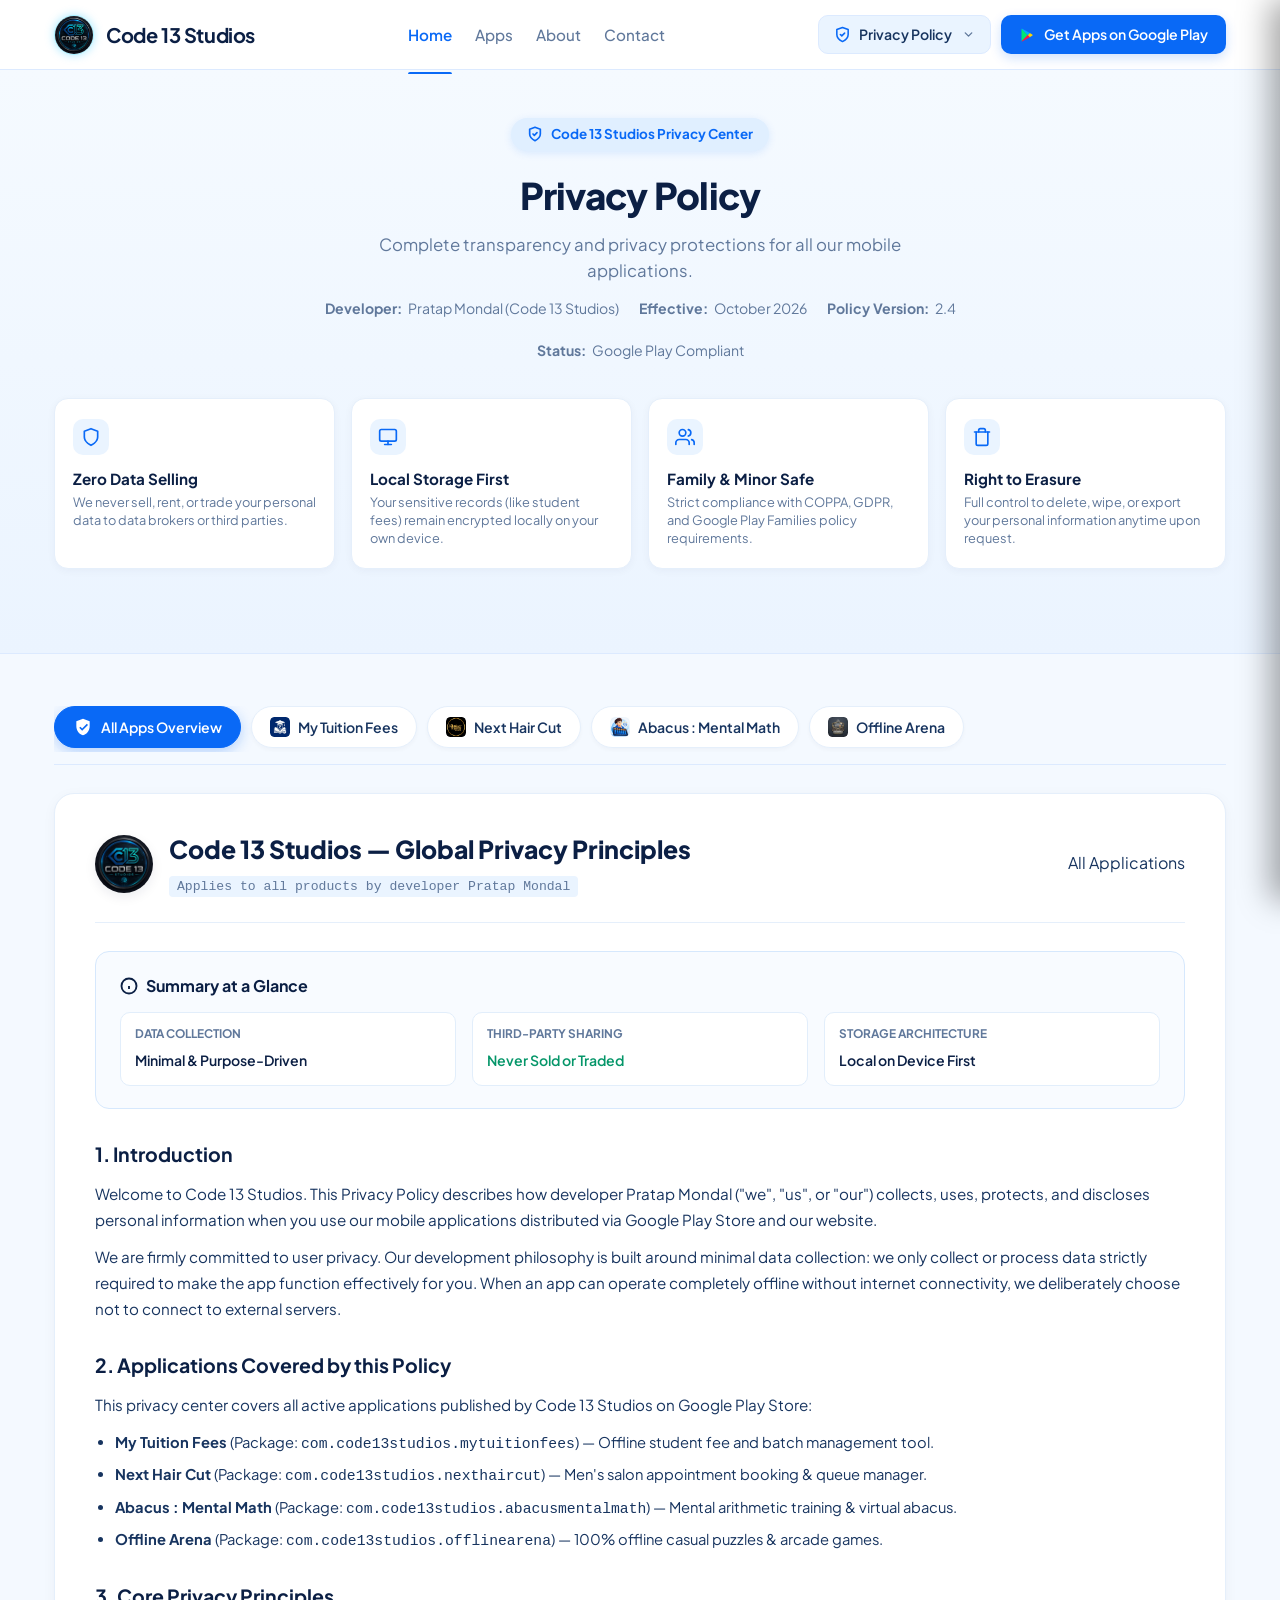
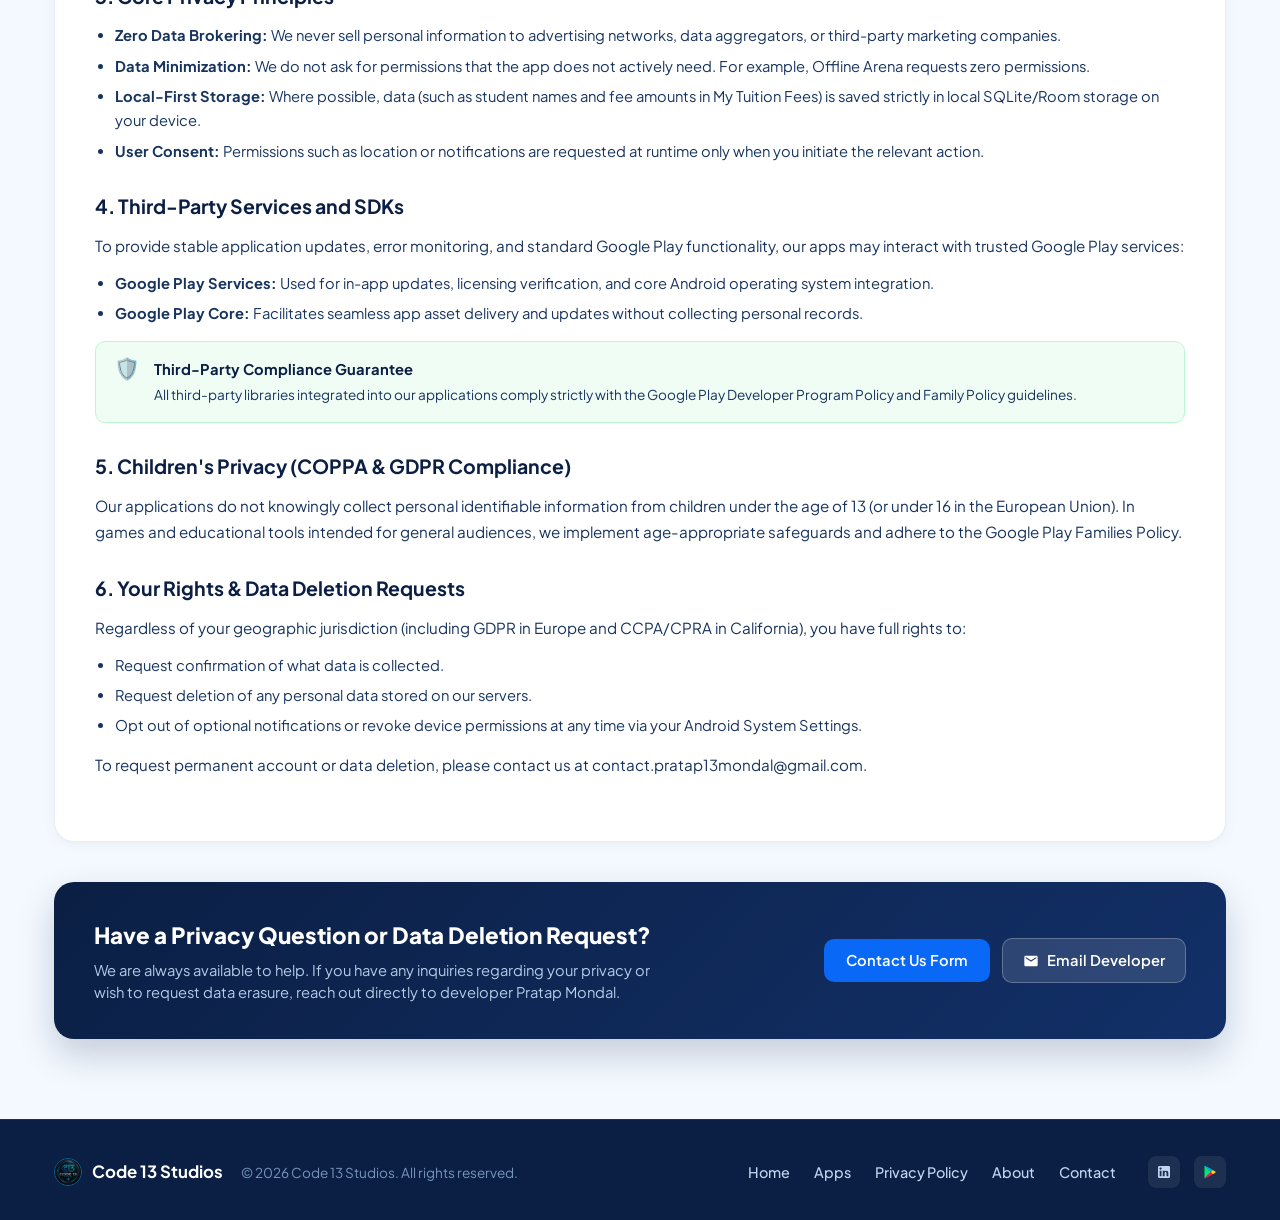
==== privacy-policy/index.html @ d7ed080d "feat: add portfolio website assets, pages, styles, and scripts" ====
<!DOCTYPE html>
<html lang="en">
<head>
  <meta charset="UTF-8">
  <meta name="viewport" content="width=device-width, initial-scale=1.0">
  <title>Privacy Policy — Code 13 Studios</title>
  <meta name="description" content="Official Privacy Policy for Code 13 Studios and all mobile applications including My Tuition Fees, Next Hair Cut, Abacus : Mental Math, and Offline Arena.">
  <link rel="icon" type="image/png" href="../assets/logo/c13-logo.png">
  <link rel="stylesheet" href="../css/style.css">
</head>
<body>

  <!-- ========================================================================
       Global Header
       ======================================================================== -->
  <header class="site-header">
    <div class="container header-inner">
      <!-- Brand Logo -->
      <a href="../index.html" class="brand-logo" aria-label="Code 13 Studios Home">
        <img src="../assets/logo/c13-logo.png" alt="Code 13 Studios Icon" class="brand-icon" width="40" height="40">
        <span class="brand-name">Code 13 Studios</span>
      </a>

      <!-- Desktop Navigation -->
      <nav class="desktop-nav" aria-label="Main Navigation">
        <a href="../index.html" class="nav-link">Home</a>
        <a href="../section/apps.html" class="nav-link">Apps</a>
        <a href="../section/about.html" class="nav-link">About</a>
        <a href="../section/contact.html" class="nav-link">Contact</a>
      </nav>

      <!-- Desktop Header Actions -->
      <div class="header-action">
        <!-- Privacy Policy Dropdown Button -->
        <div class="header-privacy-dropdown-wrap">
          <a href="index.html" class="btn-privacy-header active" aria-label="Privacy Policy for All Apps" id="header-privacy-btn">
            <svg class="privacy-shield-icon" viewBox="0 0 24 24" fill="none" stroke="currentColor" stroke-width="2.2" stroke-linecap="round" stroke-linejoin="round" aria-hidden="true">
              <path d="M12 22s8-4 8-10V5l-8-3-8 3v7c0 6 8 10 8 10z"/>
              <path d="m9 12 2 2 4-4"/>
            </svg>
            <span>Privacy Policy</span>
            <svg class="dropdown-arrow-icon" viewBox="0 0 24 24" fill="none" stroke="currentColor" stroke-width="2.5" stroke-linecap="round" stroke-linejoin="round" aria-hidden="true">
              <path d="m6 9 6 6 6-6"/>
            </svg>
          </a>
          <div class="header-privacy-menu" role="menu" aria-label="Privacy Policies for All Apps">
            <div class="privacy-menu-header">
              <span class="privacy-menu-badge">Privacy Center</span>
              <span class="privacy-menu-title">Select App Policy</span>
            </div>
            <a href="index.html#all-apps" class="privacy-menu-item" role="menuitem">
              <span class="menu-item-icon-wrap shield-icon-wrap">
                <svg viewBox="0 0 24 24" fill="currentColor"><path d="M12 2L4 5v6.09c0 5.05 3.41 9.76 8 10.91 4.59-1.15 8-5.86 8-10.91V5l-8-3zm-1 14.5l-3.5-3.5 1.41-1.41L11 13.67l5.59-5.59 1.41 1.41-7 7z"/></svg>
              </span>
              <div class="menu-item-text">
                <strong>All Apps Overview</strong>
                <small>General principles & developer standards</small>
              </div>
            </a>
            <a href="my-tuition-fees.html" class="privacy-menu-item" role="menuitem">
              <img src="../assets/apps/my-tuition-fees.svg" alt="My Tuition Fees" class="menu-item-app-icon" width="32" height="32">
              <div class="menu-item-text">
                <strong>My Tuition Fees</strong>
                <small>Student records & offline storage</small>
              </div>
            </a>
            <a href="next-hair-cut.html" class="privacy-menu-item" role="menuitem">
              <img src="../assets/apps/next-hair-cut.svg" alt="Next Hair Cut" class="menu-item-app-icon" width="32" height="32">
              <div class="menu-item-text">
                <strong>Next Hair Cut</strong>
                <small>Salon booking & location permissions</small>
              </div>
            </a>
            <a href="abacus-mental-math.html" class="privacy-menu-item" role="menuitem">
              <img src="../assets/apps/abacus-math.svg" alt="Abacus : Mental Math" class="menu-item-app-icon" width="32" height="32">
              <div class="menu-item-text">
                <strong>Abacus : Mental Math</strong>
                <small>Mental arithmetic & speed drills</small>
              </div>
            </a>
            <a href="offline-arena.html" class="privacy-menu-item" role="menuitem">
              <img src="../assets/apps/offline-arena.svg" alt="Offline Arena" class="menu-item-app-icon" width="32" height="32">
              <div class="menu-item-text">
                <strong>Offline Arena</strong>
                <small>100% offline — zero data collection</small>
              </div>
            </a>
            <div class="privacy-menu-footer">
              <a href="index.html" class="privacy-menu-view-all">Open Full Privacy Center →</a>
            </div>
          </div>
        </div>

        <!-- Google Play Store Button -->
        <a href="https://play.google.com/store/apps/developer?id=Pratap+Mondal" target="_blank" rel="noopener noreferrer" class="btn-play-header" aria-label="Get Apps on Google Play">
          <svg class="play-icon-mini" viewBox="0 0 32 32" fill="none" xmlns="http://www.w3.org/2000/svg" aria-hidden="true">
            <path d="M5.3 3.6C5.1 4 5 4.5 5 5.2v21.6c0 .7.1 1.2.3 1.6l.1.1 12.1-12.1v-.3L5.3 3.6z" fill="#00E676"/>
            <path d="M21.5 20.4l-4-4v-.3l4-4 .1.1 4.7 2.7c1.3.8 1.3 2 0 2.8l-4.8 2.7z" fill="#FFD600"/>
            <path d="M17.5 16.1L5.3 28.4c.4.4 1.1.5 2 .1l14.2-8.1-4-4.3z" fill="#FF1744"/>
            <path d="M17.5 15.9l4-4-14.2-8.1c-.9-.5-1.6-.3-2 .1l12.2 12z" fill="#00B0FF"/>
          </svg>
          <span>Get Apps on Google Play</span>
        </a>
      </div>

      <!-- Hamburger Menu Button (Mobile) -->
      <button type="button" class="hamburger-btn" id="hamburger-btn" aria-label="Toggle navigation menu" aria-expanded="false" aria-controls="mobile-drawer">
        <span class="hamburger-line"></span>
        <span class="hamburger-line"></span>
        <span class="hamburger-line"></span>
      </button>
    </div>
  </header>

  <!-- ========================================================================
       Mobile Navigation Drawer
       ======================================================================== -->
  <div class="mobile-drawer-overlay" id="drawer-overlay" aria-hidden="true"></div>
  <aside class="mobile-drawer" id="mobile-drawer" aria-label="Mobile Navigation">
    <div class="drawer-header">
      <div class="drawer-brand">
        <img src="../assets/logo/c13-logo.png" alt="Code 13 Studios" width="30" height="30" style="border-radius: 50%;">
        <span>Code 13 Studios</span>
      </div>
      <button type="button" class="drawer-close-btn" id="drawer-close-btn" aria-label="Close menu">&times;</button>
    </div>

    <!-- Centered Hero in Drawer -->
    <div class="drawer-hero">
      <img src="../assets/logo/c13-logo.png" alt="Code 13 Studios Logo" class="drawer-logo-big" width="72" height="72">
      <h2 class="drawer-title">Code 13 Studios</h2>
      <p class="drawer-tagline">Useful Apps for a Better Everyday</p>

      <div class="drawer-highlights">
        <span class="drawer-highlight-pill">
          <svg viewBox="0 0 24 24"><path d="M12 2L4 5v6.09c0 5.05 3.41 9.76 8 10.91 4.59-1.15 8-5.86 8-10.91V5l-8-3zm-1 14.5l-3.5-3.5 1.41-1.41L11 13.67l5.59-5.59 1.41 1.41-7 7z"/></svg>
          Privacy First
        </span>
        <span class="drawer-highlight-pill">
          <svg viewBox="0 0 24 24"><path d="M7 2v11h3v9l7-12h-4l4-8z"/></svg>
          Google Play Verified
        </span>
        <span class="drawer-highlight-pill">
          <svg viewBox="0 0 24 24"><path d="M12 21.35l-1.45-1.32C5.4 15.36 2 12.28 2 8.5 2 5.42 4.42 3 7.5 3c1.74 0 3.41.81 4.5 2.09C13.09 3.81 14.76 3 16.5 3 19.58 3 22 5.42 22 8.5c0 3.78-3.4 6.86-8.55 11.54L12 21.35z"/></svg>
          Safe & Secure
        </span>
      </div>
    </div>

    <!-- Quick Links Box -->
    <div class="drawer-nav-box">
      <h3 class="drawer-nav-title">Navigation</h3>
      <ul class="drawer-nav-list">
        <li class="drawer-nav-item">
          <a href="../index.html">
            <span class="drawer-nav-icon">
              <svg viewBox="0 0 24 24" width="18" height="18" fill="currentColor"><path d="M10 20v-6h4v6h5v-8h3L12 3 2 12h3v8z"/></svg>
            </span>
            <span>Home</span>
          </a>
        </li>
        <li class="drawer-nav-item">
          <a href="../section/apps.html">
            <span class="drawer-nav-icon">
              <svg viewBox="0 0 24 24" width="18" height="18" fill="currentColor"><path d="M4 8h4V4H4v4zm6 12h4v-4h-4v4zm-6 0h4v-4H4v4zm0-6h4v-4H4v4zm6 0h4v-4h-4v4zm6-10v4h4V4h-4zm-6 4h4V4h-4v4zm6 6h4v-4h-4v4zm0 6h4v-4h-4v4z"/></svg>
            </span>
            <span>Apps</span>
          </a>
        </li>
        <li class="drawer-nav-item active">
          <a href="index.html">
            <span class="drawer-nav-icon">
              <svg viewBox="0 0 24 24" width="18" height="18" fill="none" stroke="currentColor" stroke-width="2" stroke-linecap="round" stroke-linejoin="round">
                <path d="M12 22s8-4 8-10V5l-8-3-8 3v7c0 6 8 10 8 10z"/>
                <path d="m9 12 2 2 4-4"/>
              </svg>
            </span>
            <span>Privacy Policy</span>
          </a>
        </li>
        <li class="drawer-nav-item">
          <a href="../section/about.html">
            <span class="drawer-nav-icon">
              <svg viewBox="0 0 24 24" width="18" height="18" fill="currentColor"><path d="M12 12c2.21 0 4-1.79 4-4s-1.79-4-4-4-4 1.79-4 4 1.79 4 4 4zm0 2c-2.67 0-8 1.34-8 4v2h16v-2c0-2.66-5.33-4-8-4z"/></svg>
            </span>
            <span>About</span>
          </a>
        </li>
        <li class="drawer-nav-item">
          <a href="../section/contact.html">
            <span class="drawer-nav-icon">
              <svg viewBox="0 0 24 24" width="18" height="18" fill="currentColor"><path d="M20 4H4c-1.1 0-1.99.9-1.99 2L2 18c0 1.1.9 2 2 2h16c1.1 0 2-.9 2-2V6c0-1.1-.9-2-2-2zm0 4l-8 5-8-5V6l8 5 8-5v2z"/></svg>
            </span>
            <span>Contact</span>
          </a>
        </li>
      </ul>

      <!-- Follow Us -->
      <div class="drawer-follow">
        <p class="drawer-follow-label">Follow Us</p>
        <div class="drawer-social-icons">
          <a href="https://linkedin.com" target="_blank" rel="noopener noreferrer" class="drawer-social-btn" aria-label="LinkedIn">
            <svg viewBox="0 0 24 24" fill="currentColor"><path d="M19 3a2 2 0 0 1 2 2v14a2 2 0 0 1-2 2H5a2 2 0 0 1-2-2V5a2 2 0 0 1 2-2h14m-.5 15.5v-5.3a3.26 3.26 0 0 0-3.26-3.26c-.85 0-1.84.52-2.28 1.3v-1.11h-2.79v8.37h2.79v-4.93c0-.77.62-1.4 1.39-1.4a1.4 1.4 0 0 1 1.4 1.4v4.93h2.75M6.88 8.56a1.68 1.68 0 0 0 1.68-1.68c0-.93-.75-1.69-1.68-1.69a1.69 1.69 0 0 0-1.69 1.69c0 .93.76 1.68 1.69 1.68m1.39 9.94v-8.37H5.5v8.37h2.77z"/></svg>
          </a>
        </div>
      </div>
    </div>

    <!-- Drawer Footer -->
    <p class="drawer-footer-copy">© 2026 Code 13 Studios. All rights reserved.</p>
  </aside>

  <!-- ========================================================================
       Main Content
       ======================================================================== -->
  <main id="main-content">

    <!-- Page Hero Banner -->
    <section class="page-hero-banner" aria-labelledby="privacy-page-heading">
      <div class="container">
        <div class="privacy-hero-content">
          <div class="privacy-hero-badge">
            <svg viewBox="0 0 24 24" fill="none" stroke="currentColor" stroke-width="2.5" stroke-linecap="round" stroke-linejoin="round">
              <path d="M12 22s8-4 8-10V5l-8-3-8 3v7c0 6 8 10 8 10z"/>
              <path d="m9 12 2 2 4-4"/>
            </svg>
            <span>Code 13 Studios Privacy Center</span>
          </div>
          <h1 class="page-hero-title" id="privacy-page-heading">Privacy Policy</h1>
          <p class="page-hero-sub">Complete transparency and privacy protections for all our mobile applications.</p>
          
          <div class="privacy-meta-info">
            <span class="privacy-meta-pill"><strong>Developer:</strong> Pratap Mondal (Code 13 Studios)</span>
            <span class="privacy-meta-pill"><strong>Effective:</strong> October 2026</span>
            <span class="privacy-meta-pill"><strong>Policy Version:</strong> 2.4</span>
            <span class="privacy-meta-pill"><strong>Status:</strong> Google Play Compliant</span>
          </div>
        </div>

        <!-- 4 Quick Trust Pillars -->
        <div class="privacy-trust-grid">
          <div class="privacy-trust-card">
            <div class="trust-card-icon">
              <svg viewBox="0 0 24 24" fill="none" stroke="currentColor" stroke-width="2" stroke-linecap="round" stroke-linejoin="round">
                <path d="M12 22s8-4 8-10V5l-8-3-8 3v7c0 6 8 10 8 10z"/>
              </svg>
            </div>
            <h3 class="trust-card-title">Zero Data Selling</h3>
            <p class="trust-card-desc">We never sell, rent, or trade your personal data to data brokers or third parties.</p>
          </div>

          <div class="privacy-trust-card">
            <div class="trust-card-icon">
              <svg viewBox="0 0 24 24" fill="none" stroke="currentColor" stroke-width="2" stroke-linecap="round" stroke-linejoin="round">
                <rect x="2" y="3" width="20" height="14" rx="2" ry="2"></rect>
                <line x1="8" y1="21" x2="16" y2="21"></line>
                <line x1="12" y1="17" x2="12" y2="21"></line>
              </svg>
            </div>
            <h3 class="trust-card-title">Local Storage First</h3>
            <p class="trust-card-desc">Your sensitive records (like student fees) remain encrypted locally on your own device.</p>
          </div>

          <div class="privacy-trust-card">
            <div class="trust-card-icon">
              <svg viewBox="0 0 24 24" fill="none" stroke="currentColor" stroke-width="2" stroke-linecap="round" stroke-linejoin="round">
                <path d="M17 21v-2a4 4 0 0 0-4-4H5a4 4 0 0 0-4 4v2"></path>
                <circle cx="9" cy="7" r="4"></circle>
                <path d="M23 21v-2a4 4 0 0 0-3-3.87"></path>
                <path d="M16 3.13a4 4 0 0 1 0 7.75"></path>
              </svg>
            </div>
            <h3 class="trust-card-title">Family & Minor Safe</h3>
            <p class="trust-card-desc">Strict compliance with COPPA, GDPR, and Google Play Families policy requirements.</p>
          </div>

          <div class="privacy-trust-card">
            <div class="trust-card-icon">
              <svg viewBox="0 0 24 24" fill="none" stroke="currentColor" stroke-width="2" stroke-linecap="round" stroke-linejoin="round">
                <polyline points="3 6 5 6 21 6"></polyline>
                <path d="M19 6v14a2 2 0 0 1-2 2H7a2 2 0 0 1-2-2V6m3 0V4a2 2 0 0 1 2-2h4a2 2 0 0 1 2 2v2"></path>
              </svg>
            </div>
            <h3 class="trust-card-title">Right to Erasure</h3>
            <p class="trust-card-desc">Full control to delete, wipe, or export your personal information anytime upon request.</p>
          </div>
        </div>
      </div>
    </section>

    <!-- Interactive App Policy Hub -->
    <section class="privacy-page-section" aria-label="Privacy Policy Details by Application">
      <div class="container">

        <!-- Sticky App Switcher Bar -->
        <div class="privacy-hub-nav-wrap">
          <div class="privacy-tabs-flex" role="tablist" aria-label="Select an application to view its specific privacy policy">
            <button type="button" class="privacy-tab-btn active" data-tab="all-apps" role="tab" aria-selected="true">
              <svg viewBox="0 0 24 24" width="18" height="18" fill="currentColor" class="privacy-tab-icon"><path d="M12 2L4 5v6.09c0 5.05 3.41 9.76 8 10.91 4.59-1.15 8-5.86 8-10.91V5l-8-3zm-1 14.5l-3.5-3.5 1.41-1.41L11 13.67l5.59-5.59 1.41 1.41-7 7z"/></svg>
              <span>All Apps Overview</span>
            </button>
            <button type="button" class="privacy-tab-btn" data-tab="my-tuition-fees" role="tab" aria-selected="false">
              <img src="../assets/apps/my-tuition-fees.svg" alt="" class="privacy-tab-icon" width="20" height="20">
              <span>My Tuition Fees</span>
            </button>
            <button type="button" class="privacy-tab-btn" data-tab="next-hair-cut" role="tab" aria-selected="false">
              <img src="../assets/apps/next-hair-cut.svg" alt="" class="privacy-tab-icon" width="20" height="20">
              <span>Next Hair Cut</span>
            </button>
            <button type="button" class="privacy-tab-btn" data-tab="abacus-mental-math" role="tab" aria-selected="false">
              <img src="../assets/apps/abacus-math.svg" alt="" class="privacy-tab-icon" width="20" height="20">
              <span>Abacus : Mental Math</span>
            </button>
            <button type="button" class="privacy-tab-btn" data-tab="offline-arena" role="tab" aria-selected="false">
              <img src="../assets/apps/offline-arena.svg" alt="" class="privacy-tab-icon" width="20" height="20">
              <span>Offline Arena</span>
            </button>
          </div>
        </div>

        <!-- ====================================================================
             1. Tab Section: All Apps Overview
             ==================================================================== -->
        <article class="privacy-app-section active" id="all-apps" role="tabpanel">
          <div class="privacy-policy-card">
            
            <div class="privacy-card-header">
              <div class="privacy-app-identity">
                <img src="../assets/logo/c13-logo.png" alt="Code 13 Studios" class="privacy-app-avatar" style="border-radius: 50%;">
                <div class="privacy-app-titles">
                  <h2>Code 13 Studios — Global Privacy Principles</h2>
                  <span class="privacy-app-pkg">Applies to all products by developer Pratap Mondal</span>
                </div>
              </div>
              <div class="privacy-header-right">
                <span class="badge badge-education">All Applications</span>
              </div>
            </div>

            <!-- Quick Summary Box -->
            <div class="privacy-summary-box">
              <div class="privacy-summary-title">
                <svg viewBox="0 0 24 24" width="18" height="18" fill="none" stroke="currentColor" stroke-width="2.5"><circle cx="12" cy="12" r="10"></circle><line x1="12" y1="16" x2="12" y2="12"></line><line x1="12" y1="8" x2="12.01" y2="8"></line></svg>
                <span>Summary at a Glance</span>
              </div>
              <div class="privacy-summary-grid">
                <div class="summary-grid-item">
                  <span class="summary-label">Data Collection</span>
                  <span class="summary-val">Minimal & Purpose-Driven</span>
                </div>
                <div class="summary-grid-item">
                  <span class="summary-label">Third-Party Sharing</span>
                  <span class="summary-val highlight-safe">Never Sold or Traded</span>
                </div>
                <div class="summary-grid-item">
                  <span class="summary-label">Storage Architecture</span>
                  <span class="summary-val">Local on Device First</span>
                </div>
              </div>
            </div>

            <!-- Content Blocks -->
            <div class="privacy-content-block">
              <h3>1. Introduction</h3>
              <p>Welcome to Code 13 Studios. This Privacy Policy describes how developer Pratap Mondal ("we", "us", or "our") collects, uses, protects, and discloses personal information when you use our mobile applications distributed via Google Play Store and our website.</p>
              <p>We are firmly committed to user privacy. Our development philosophy is built around minimal data collection: we only collect or process data strictly required to make the app function effectively for you. When an app can operate completely offline without internet connectivity, we deliberately choose not to connect to external servers.</p>
            </div>

            <div class="privacy-content-block">
              <h3>2. Applications Covered by this Policy</h3>
              <p>This privacy center covers all active applications published by Code 13 Studios on Google Play Store:</p>
              <ul>
                <li><strong>My Tuition Fees</strong> (Package: <code>com.code13studios.mytuitionfees</code>) — Offline student fee and batch management tool.</li>
                <li><strong>Next Hair Cut</strong> (Package: <code>com.code13studios.nexthaircut</code>) — Men's salon appointment booking & queue manager.</li>
                <li><strong>Abacus : Mental Math</strong> (Package: <code>com.code13studios.abacusmentalmath</code>) — Mental arithmetic training & virtual abacus.</li>
                <li><strong>Offline Arena</strong> (Package: <code>com.code13studios.offlinearena</code>) — 100% offline casual puzzles & arcade games.</li>
              </ul>
            </div>

            <div class="privacy-content-block">
              <h3>3. Core Privacy Principles</h3>
              <ul>
                <li><strong>Zero Data Brokering:</strong> We never sell personal information to advertising networks, data aggregators, or third-party marketing companies.</li>
                <li><strong>Data Minimization:</strong> We do not ask for permissions that the app does not actively need. For example, Offline Arena requests zero permissions.</li>
                <li><strong>Local-First Storage:</strong> Where possible, data (such as student names and fee amounts in My Tuition Fees) is saved strictly in local SQLite/Room storage on your device.</li>
                <li><strong>User Consent:</strong> Permissions such as location or notifications are requested at runtime only when you initiate the relevant action.</li>
              </ul>
            </div>

            <div class="privacy-content-block">
              <h3>4. Third-Party Services and SDKs</h3>
              <p>To provide stable application updates, error monitoring, and standard Google Play functionality, our apps may interact with trusted Google Play services:</p>
              <ul>
                <li><strong>Google Play Services:</strong> Used for in-app updates, licensing verification, and core Android operating system integration.</li>
                <li><strong>Google Play Core:</strong> Facilitates seamless app asset delivery and updates without collecting personal records.</li>
              </ul>
              <div class="privacy-callout-card">
                <span class="privacy-callout-icon">🛡️</span>
                <div class="privacy-callout-body">
                  <strong>Third-Party Compliance Guarantee</strong>
                  <p>All third-party libraries integrated into our applications comply strictly with the Google Play Developer Program Policy and Family Policy guidelines.</p>
                </div>
              </div>
            </div>

            <div class="privacy-content-block">
              <h3>5. Children's Privacy (COPPA & GDPR Compliance)</h3>
              <p>Our applications do not knowingly collect personal identifiable information from children under the age of 13 (or under 16 in the European Union). In games and educational tools intended for general audiences, we implement age-appropriate safeguards and adhere to the Google Play Families Policy.</p>
            </div>

            <div class="privacy-content-block">
              <h3>6. Your Rights & Data Deletion Requests</h3>
              <p>Regardless of your geographic jurisdiction (including GDPR in Europe and CCPA/CPRA in California), you have full rights to:</p>
              <ul>
                <li>Request confirmation of what data is collected.</li>
                <li>Request deletion of any personal data stored on our servers.</li>
                <li>Opt out of optional notifications or revoke device permissions at any time via your Android System Settings.</li>
              </ul>
              <p>To request permanent account or data deletion, please contact us at <a href="mailto:contact.pratap13mondal@gmail.com">contact.pratap13mondal@gmail.com</a>.</p>
            </div>

          </div>
        </article>

        <!-- ====================================================================
             2. Tab Section: My Tuition Fees
             ==================================================================== -->
        <article class="privacy-app-section" id="my-tuition-fees" role="tabpanel">
          <div class="privacy-policy-card">
            
            <div class="privacy-card-header">
              <div class="privacy-app-identity">
                <img src="../assets/apps/my-tuition-fees.svg" alt="My Tuition Fees" class="privacy-app-avatar">
                <div class="privacy-app-titles">
                  <h2>My Tuition Fees — Privacy Policy</h2>
                  <span class="privacy-app-pkg">Package: com.code13studios.mytuitionfees</span>
                </div>
              </div>
              <div class="privacy-header-right">
                <span class="badge badge-education">Education</span>
                <a href="https://play.google.com/store/apps/details?id=com.code13studios.mytuitionfees" target="_blank" rel="noopener noreferrer" class="btn-open-playstore">
                  <span>Google Play</span>
                  <span>↗</span>
                </a>
              </div>
            </div>

            <!-- Quick Summary Box -->
            <div class="privacy-summary-box">
              <div class="privacy-summary-title">
                <svg viewBox="0 0 24 24" width="18" height="18" fill="none" stroke="currentColor" stroke-width="2.5"><circle cx="12" cy="12" r="10"></circle><line x1="12" y1="16" x2="12" y2="12"></line><line x1="12" y1="8" x2="12.01" y2="8"></line></svg>
                <span>My Tuition Fees Privacy Matrix</span>
              </div>
              <div class="privacy-summary-grid">
                <div class="summary-grid-item">
                  <span class="summary-label">Student Records</span>
                  <span class="summary-val highlight-safe">100% Stored on Your Phone</span>
                </div>
                <div class="summary-grid-item">
                  <span class="summary-label">Internet Required</span>
                  <span class="summary-val highlight-safe">No (Fully Offline Capable)</span>
                </div>
                <div class="summary-grid-item">
                  <span class="summary-label">Sensitive Data Shared</span>
                  <span class="summary-val highlight-safe">None (Zero External Transmission)</span>
                </div>
              </div>
            </div>

            <!-- Content Blocks -->
            <div class="privacy-content-block">
              <h3>1. Purpose of the Application</h3>
              <p><strong>My Tuition Fees</strong> is designed as a productivity and organizational assistant for private tutors, coaching institutes, and teachers to track student enrollment, batch timings, tuition fees, monthly payments, and attendance.</p>
            </div>

            <div class="privacy-content-block">
              <h3>2. Data Stored Locally on Your Device</h3>
              <p>When you use My Tuition Fees, you may input information including:</p>
              <ul>
                <li>Student names, contact phone numbers, and enrolled batch/subject names.</li>
                <li>Monthly fee amounts, payment transaction dates, and outstanding balance status.</li>
                <li>Attendance marks and notes.</li>
              </ul>
              <div class="privacy-callout-card">
                <span class="privacy-callout-icon">🔒</span>
                <div class="privacy-callout-body">
                  <strong>Strict Local Storage Architecture</strong>
                  <p>All student lists, fee records, and attendance logs are saved exclusively in your phone's internal application database. Code 13 Studios has no access to your student names, fee amounts, or coaching records. They are never uploaded to our servers.</p>
                </div>
              </div>
            </div>

            <div class="privacy-content-block">
              <h3>3. Android Permissions Requested & Why</h3>
              <div class="privacy-table-wrap">
                <table class="privacy-table">
                  <thead>
                    <tr>
                      <th>Permission</th>
                      <th>Purpose</th>
                      <th>Required vs Optional</th>
                    </tr>
                  </thead>
                  <tbody>
                    <tr>
                      <td><span class="privacy-permission-badge">READ / WRITE STORAGE</span></td>
                      <td>Allows exporting PDF payment receipts or backup files to your device storage.</td>
                      <td>Optional (only used when exporting/importing).</td>
                    </tr>
                    <tr>
                      <td><span class="privacy-permission-badge">POST_NOTIFICATIONS</span></td>
                      <td>Sends local reminders when student fees are due or unpaid.</td>
                      <td>Optional (can be toggled in app settings).</td>
                    </tr>
                  </tbody>
                </table>
              </div>
            </div>

            <div class="privacy-content-block">
              <h3>4. Data Deletion and Backup Control</h3>
              <p>Because your data resides on your physical phone, you have total control over it:</p>
              <ul>
                <li>You can edit or permanently delete individual students or payment logs at any time from within the app.</li>
                <li>Uninstalling the app or clearing the app storage from Android settings will immediately and permanently wipe all local database files.</li>
              </ul>
            </div>

          </div>
        </article>

        <!-- ====================================================================
             3. Tab Section: Next Hair Cut
             ==================================================================== -->
        <article class="privacy-app-section" id="next-hair-cut" role="tabpanel">
          <div class="privacy-policy-card">
            
            <div class="privacy-card-header">
              <div class="privacy-app-identity">
                <img src="../assets/apps/next-hair-cut.svg" alt="Next Hair Cut" class="privacy-app-avatar">
                <div class="privacy-app-titles">
                  <h2>Next Hair Cut — Privacy Policy</h2>
                  <span class="privacy-app-pkg">Package: com.code13studios.nexthaircut</span>
                </div>
              </div>
              <div class="privacy-header-right">
                <span class="badge badge-lifestyle-purple">Lifestyle</span>
                <a href="https://play.google.com/store/apps/details?id=com.code13studios.nexthaircut" target="_blank" rel="noopener noreferrer" class="btn-open-playstore">
                  <span>Google Play</span>
                  <span>↗</span>
                </a>
              </div>
            </div>

            <!-- Quick Summary Box -->
            <div class="privacy-summary-box">
              <div class="privacy-summary-title">
                <svg viewBox="0 0 24 24" width="18" height="18" fill="none" stroke="currentColor" stroke-width="2.5"><circle cx="12" cy="12" r="10"></circle><line x1="12" y1="16" x2="12" y2="12"></line><line x1="12" y1="8" x2="12.01" y2="8"></line></svg>
                <span>Next Hair Cut Privacy Matrix</span>
              </div>
              <div class="privacy-summary-grid">
                <div class="summary-grid-item">
                  <span class="summary-label">Location Access</span>
                  <span class="summary-val">Approximate/Nearby Salons Only</span>
                </div>
                <div class="summary-grid-item">
                  <span class="summary-label">Background Tracking</span>
                  <span class="summary-val highlight-safe">Never Tracked in Background</span>
                </div>
                <div class="summary-grid-item">
                  <span class="summary-label">Booking Data</span>
                  <span class="summary-val">Direct with Chosen Salon</span>
                </div>
              </div>
            </div>

            <!-- Content Blocks -->
            <div class="privacy-content-block">
              <h3>1. Purpose of the Application</h3>
              <p><strong>Next Hair Cut</strong> is a lifestyle application designed to help men discover barbershops, view available time slots, make haircut and grooming appointments, and avoid waiting in long salon queues.</p>
            </div>

            <div class="privacy-content-block">
              <h3>2. Information We Process</h3>
              <ul>
                <li><strong>Contact Information:</strong> Your name and mobile phone number provided when booking an appointment to ensure the salon can identify and confirm your reservation.</li>
                <li><strong>Booking History:</strong> Selected salon, chosen barber, appointment date/time, and requested grooming services.</li>
                <li><strong>Device Location:</strong> Used solely in the foreground to locate barbershops near you on the map.</li>
              </ul>
            </div>

            <div class="privacy-content-block">
              <h3>3. Location Data Disclosure</h3>
              <p>Next Hair Cut requests foreground location access (<code>ACCESS_FINE_LOCATION</code> and <code>ACCESS_COARSE_LOCATION</code>) strictly to calculate distances to nearby barbershops. We do not track your location in the background, we do not log your movement history, and we do not sell location telemetry to any third party.</p>
            </div>

            <div class="privacy-content-block">
              <h3>4. Notifications</h3>
              <p>We use notification permissions (<code>POST_NOTIFICATIONS</code>) to send you important alerts regarding your queue status, appointment confirmations, and reminders so you never miss your booked slot.</p>
            </div>

            <div class="privacy-content-block">
              <h3>5. Data Retention & Deletion</h3>
              <p>You can delete your booking history or request full removal of your phone number from salon records by emailing <a href="mailto:contact.pratap13mondal@gmail.com">contact.pratap13mondal@gmail.com</a>.</p>
            </div>

          </div>
        </article>

        <!-- ====================================================================
             4. Tab Section: Abacus : Mental Math
             ==================================================================== -->
        <article class="privacy-app-section" id="abacus-mental-math" role="tabpanel">
          <div class="privacy-policy-card">
            
            <div class="privacy-card-header">
              <div class="privacy-app-identity">
                <img src="../assets/apps/abacus-math.svg" alt="Abacus : Mental Math" class="privacy-app-avatar">
                <div class="privacy-app-titles">
                  <h2>Abacus : Mental Math — Privacy Policy</h2>
                  <span class="privacy-app-pkg">Package: com.code13studios.abacusmentalmath</span>
                </div>
              </div>
              <div class="privacy-header-right">
                <span class="badge badge-education">Education</span>
                <a href="https://play.google.com/store/apps/details?id=com.code13studios.abacusmentalmath" target="_blank" rel="noopener noreferrer" class="btn-open-playstore">
                  <span>Google Play</span>
                  <span>↗</span>
                </a>
              </div>
            </div>

            <!-- Quick Summary Box -->
            <div class="privacy-summary-box">
              <div class="privacy-summary-title">
                <svg viewBox="0 0 24 24" width="18" height="18" fill="none" stroke="currentColor" stroke-width="2.5"><circle cx="12" cy="12" r="10"></circle><line x1="12" y1="16" x2="12" y2="12"></line><line x1="12" y1="8" x2="12.01" y2="8"></line></svg>
                <span>Abacus : Mental Math Privacy Matrix</span>
              </div>
              <div class="privacy-summary-grid">
                <div class="summary-grid-item">
                  <span class="summary-label">Personal Data</span>
                  <span class="summary-val highlight-safe">Zero Personal Information Collected</span>
                </div>
                <div class="summary-grid-item">
                  <span class="summary-label">Family & Kids Safe</span>
                  <span class="summary-val highlight-safe">100% COPPA & Families Compliant</span>
                </div>
                <div class="summary-grid-item">
                  <span class="summary-label">Progress Storage</span>
                  <span class="summary-val">Local on Device Only</span>
                </div>
              </div>
            </div>

            <!-- Content Blocks -->
            <div class="privacy-content-block">
              <h3>1. Purpose of the Application</h3>
              <p><strong>Abacus : Mental Math</strong> is an educational application designed for children, students, and arithmetic learners to practice Soroban abacus calculations, master speed mental math, and improve cognitive memory.</p>
            </div>

            <div class="privacy-content-block">
              <h3>2. Data Collection and Privacy Protection</h3>
              <p>We respect the privacy of students and children. Abacus : Mental Math does not require an account, does not ask for personal identity, and does not collect your name, email, phone number, location, or contacts.</p>
              <div class="privacy-callout-card">
                <span class="privacy-callout-icon">🧮</span>
                <div class="privacy-callout-body">
                  <strong>Local Practice & Math Progress</strong>
                  <p>All math scores, completed drills, speed records, and daily streaks are stored strictly on your local device. No personal performance telemetry or student profiling data is sent to external servers.</p>
                </div>
              </div>
            </div>

            <div class="privacy-content-block">
              <h3>3. Children's Privacy (COPPA & Google Play Families Policy)</h3>
              <p>Because Abacus : Mental Math is designed for learners of all ages, including children under 13, it strictly complies with the Children's Online Privacy Protection Act (COPPA) and Google Play Developer Program Families Policy:</p>
              <ul>
                <li>No behavioral tracking or personalized ad profiling.</li>
                <li>No social sharing or public chat features.</li>
                <li>No transmission of personal identifiers.</li>
              </ul>
            </div>

            <div class="privacy-content-block">
              <h3>4. Permissions</h3>
              <p>Abacus : Mental Math requires no sensitive Android permissions (no camera, microphone, contacts, or location access required for operation).</p>
            </div>

          </div>
        </article>

        <!-- ====================================================================
             5. Tab Section: Offline Arena
             ==================================================================== -->
        <article class="privacy-app-section" id="offline-arena" role="tabpanel">
          <div class="privacy-policy-card">
            
            <div class="privacy-card-header">
              <div class="privacy-app-identity">
                <img src="../assets/apps/offline-arena.svg" alt="Offline Arena" class="privacy-app-avatar">
                <div class="privacy-app-titles">
                  <h2>Offline Arena — Privacy Policy</h2>
                  <span class="privacy-app-pkg">Package: com.code13studios.offlinearena</span>
                </div>
              </div>
              <div class="privacy-header-right">
                <span class="badge badge-games">Games</span>
                <a href="https://play.google.com/store/apps/details?id=com.code13studios.offlinearena" target="_blank" rel="noopener noreferrer" class="btn-open-playstore">
                  <span>Google Play</span>
                  <span>↗</span>
                </a>
              </div>
            </div>

            <!-- Quick Summary Box -->
            <div class="privacy-summary-box">
              <div class="privacy-summary-title">
                <svg viewBox="0 0 24 24" width="18" height="18" fill="none" stroke="currentColor" stroke-width="2.5"><circle cx="12" cy="12" r="10"></circle><line x1="12" y1="16" x2="12" y2="12"></line><line x1="12" y1="8" x2="12.01" y2="8"></line></svg>
                <span>Offline Arena Privacy Matrix</span>
              </div>
              <div class="privacy-summary-grid">
                <div class="summary-grid-item">
                  <span class="summary-label">Personal Data Collected</span>
                  <span class="summary-val highlight-safe">ZERO (0%)</span>
                </div>
                <div class="summary-grid-item">
                  <span class="summary-label">Internet Connectivity</span>
                  <span class="summary-val highlight-safe">100% Offline (None Needed)</span>
                </div>
                <div class="summary-grid-item">
                  <span class="summary-label">Device Permissions</span>
                  <span class="summary-val highlight-safe">None Required</span>
                </div>
              </div>
            </div>

            <!-- Content Blocks -->
            <div class="privacy-content-block">
              <h3>1. Complete Offline Guarantee</h3>
              <p><strong>Offline Arena</strong> is built from the ground up to be enjoyed anywhere without an internet connection. It contains casual puzzles, arcade challenges, and brain games that function 100% autonomously on your mobile device.</p>
              <div class="privacy-callout-card">
                <span class="privacy-callout-icon">🎮</span>
                <div class="privacy-callout-body">
                  <strong>Zero Personal Data Collection Policy</strong>
                  <p>Offline Arena does NOT collect, store, transmit, or monitor your name, email, phone number, contacts, location, hardware identifiers, or browsing activity. There are no tracking scripts, user profiling engines, or external telemetry databases.</p>
                </div>
              </div>
            </div>

            <div class="privacy-content-block">
              <h3>2. Game Progress & High Scores</h3>
              <p>Game levels unlocked, high score records, and in-game settings are saved exclusively in your device's local application sandbox. If you clear the app data or uninstall the app, this progress is reset locally and no residue exists on any server.</p>
            </div>

            <div class="privacy-content-block">
              <h3>3. Children & Families Policy Compliant</h3>
              <p>Offline Arena is suitable for audiences of all ages, including children. Because it does not gather any personal data or transmit personal information over the internet, it is fully compliant with the Children's Online Privacy Protection Act (COPPA) and Google Play's Families Policy requirements.</p>
            </div>

          </div>
        </article>

        <!-- Privacy Support & Data Request Callout -->
        <div class="privacy-help-card">
          <div class="privacy-help-info">
            <h3>Have a Privacy Question or Data Deletion Request?</h3>
            <p>We are always available to help. If you have any inquiries regarding your privacy or wish to request data erasure, reach out directly to developer Pratap Mondal.</p>
          </div>
          <div class="privacy-help-actions">
            <a href="../section/contact.html" class="btn-privacy-contact">Contact Us Form</a>
            <a href="mailto:contact.pratap13mondal@gmail.com" class="btn-privacy-email">
              <svg viewBox="0 0 24 24" width="16" height="16" fill="currentColor"><path d="M20 4H4c-1.1 0-1.99.9-1.99 2L2 18c0 1.1.9 2 2 2h16c1.1 0 2-.9 2-2V6c0-1.1-.9-2-2-2zm0 4l-8 5-8-5V6l8 5 8-5v2z"/></svg>
              <span>Email Developer</span>
            </a>
          </div>
        </div>

      </div>
    </section>

  </main>

  <!-- ========================================================================
       Global Footer
       ======================================================================== -->
  <footer class="site-footer">
    <div class="container footer-inner">
      <!-- Left: Logo & Copyright -->
      <div class="footer-brand-wrap">
        <a href="../index.html" class="footer-brand-logo">
          <img src="../assets/logo/c13-logo.png" alt="Code 13 Studios" class="footer-brand-icon" width="28" height="28">
          <span>Code 13 Studios</span>
        </a>
        <span class="footer-copy">© 2026 Code 13 Studios. All rights reserved.</span>
      </div>

      <!-- Right: Links & Social Icons -->
      <div class="footer-right">
        <nav class="footer-nav" aria-label="Footer Navigation">
          <a href="../index.html" class="footer-link">Home</a>
          <a href="../section/apps.html" class="footer-link">Apps</a>
          <a href="../index.html" class="footer-link">Privacy Policy</a>
          <a href="../section/about.html" class="footer-link">About</a>
          <a href="../section/contact.html" class="footer-link">Contact</a>
        </nav>

        <div class="footer-social">
          <a href="https://linkedin.com" target="_blank" rel="noopener noreferrer" class="footer-social-link" aria-label="LinkedIn">
            <svg viewBox="0 0 24 24"><path d="M19 3a2 2 0 0 1 2 2v14a2 2 0 0 1-2 2H5a2 2 0 0 1-2-2V5a2 2 0 0 1 2-2h14m-.5 15.5v-5.3a3.26 3.26 0 0 0-3.26-3.26c-.85 0-1.84.52-2.28 1.3v-1.11h-2.79v8.37h2.79v-4.93c0-.77.62-1.4 1.39-1.4a1.4 1.4 0 0 1 1.4 1.4v4.93h2.75M6.88 8.56a1.68 1.68 0 0 0 1.68-1.68c0-.93-.75-1.69-1.68-1.69a1.69 1.69 0 0 0-1.69 1.69c0 .93.76 1.68 1.69 1.68m1.39 9.94v-8.37H5.5v8.37h2.77z"/></svg>
          </a>
          <a href="https://play.google.com/store/apps/developer?id=Pratap+Mondal" target="_blank" rel="noopener noreferrer" class="footer-social-link" aria-label="Google Play Developer Profile">
            <svg viewBox="0 0 32 32"><path d="M5.3 3.6C5.1 4 5 4.5 5 5.2v21.6c0 .7.1 1.2.3 1.6l.1.1 12.1-12.1v-.3L5.3 3.6z" fill="#00E676"/><path d="M21.5 20.4l-4-4v-.3l4-4 .1.1 4.7 2.7c1.3.8 1.3 2 0 2.8l-4.8 2.7z" fill="#FFD600"/><path d="M17.5 16.1L5.3 28.4c.4.4 1.1.5 2 .1l14.2-8.1-4-4.3z" fill="#FF1744"/><path d="M17.5 15.9l4-4-14.2-8.1c-.9-.5-1.6-.3-2 .1l12.2 12z" fill="#00B0FF"/></svg>
          </a>
        </div>
      </div>
    </div>
  </footer>

  <!-- Scripts -->
  <script src="../js/script.js"></script>
</body>
</html>
---- css/style.css ----
/* ==========================================================================
   Code 13 Studios — Design System & Main Stylesheet
   ========================================================================== */

@import url('https://fonts.googleapis.com/css2?family=Plus+Jakarta+Sans:wght@400;500;600;700;800&family=Inter:wght@400;500;600;700&display=swap');

:root {
  /* Brand Palette */
  --color-primary: #0969F6;
  --color-primary-hover: #0756CC;
  --color-primary-active: #0545A8;
  --color-secondary-blue: #EAF4FF;
  --color-very-light-blue: #F4F9FF;
  --color-navy-dark: #0B1F44;
  --color-navy-text: #17345F;
  --color-muted-text: #60789B;
  --color-border-light: #DCEAFF;
  --color-border-card: #E5EFFB;
  --color-white: #FFFFFF;
  
  /* Pill Badges */
  --badge-blue-bg: #EAF4FF;
  --badge-blue-text: #0969F6;
  --badge-purple-bg: #F3E8FF;
  --badge-purple-text: #7E22CE;
  --badge-green-bg: #E6F8EF;
  --badge-green-text: #059669;
  --badge-teal-bg: #E6F8EF;
  --badge-teal-text: #0D9488;

  /* Typography */
  --font-family: 'Plus Jakarta Sans', 'Inter', -apple-system, BlinkMacSystemFont, 'Segoe UI', Roboto, sans-serif;
  
  /* Layout */
  --container-max-width: 1220px;
  --container-padding: 24px;
  --header-height: 70px;
  
  /* Radii */
  --radius-xs: 6px;
  --radius-sm: 10px;
  --radius-md: 14px;
  --radius-lg: 20px;
  --radius-xl: 28px;
  --radius-pill: 9999px;

  /* Shadows */
  --shadow-sm: 0 2px 8px rgba(11, 31, 68, 0.04);
  --shadow-card: 0 3px 14px rgba(11, 31, 68, 0.04), 0 1px 3px rgba(11, 31, 68, 0.02);
  --shadow-card-hover: 0 14px 30px rgba(9, 105, 246, 0.12), 0 4px 10px rgba(11, 31, 68, 0.05);
  --shadow-phone: 0 24px 48px -12px rgba(11, 31, 68, 0.22), 0 10px 20px -8px rgba(11, 31, 68, 0.12);
  --shadow-header: 0 1px 0 rgba(220, 234, 255, 0.8);
  
  /* Transitions */
  --transition-fast: 0.18s ease;
  --transition-normal: 0.28s cubic-bezier(0.16, 1, 0.3, 1);
  --transition-smooth: 0.4s cubic-bezier(0.16, 1, 0.3, 1);
}

/* Base Reset & Essentials */
*, *::before, *::after {
  box-sizing: border-box;
  margin: 0;
  padding: 0;
}

html {
  font-size: 16px;
  scroll-behavior: smooth;
  -webkit-font-smoothing: antialiased;
  -moz-osx-font-smoothing: grayscale;
}

body {
  font-family: var(--font-family);
  background-color: var(--color-white);
  color: var(--color-navy-text);
  line-height: 1.55;
  min-height: 100vh;
  display: flex;
  flex-direction: column;
  overflow-x: hidden;
}

/* Accessibility Focus */
:focus-visible {
  outline: 2px solid var(--color-primary);
  outline-offset: 3px;
}

img, svg {
  display: block;
  max-width: 100%;
}

a {
  color: inherit;
  text-decoration: none;
  transition: color var(--transition-fast);
}

button {
  font-family: inherit;
  border: none;
  background: none;
  cursor: pointer;
}

ul, ol {
  list-style: none;
}

/* Container */
.container {
  width: 100%;
  max-width: var(--container-max-width);
  margin: 0 auto;
  padding-left: var(--container-padding);
  padding-right: var(--container-padding);
}

/* ==========================================================================
   Global Header
   ========================================================================== */
.site-header {
  position: sticky;
  top: 0;
  z-index: 100;
  height: var(--header-height);
  background-color: var(--color-white);
  border-bottom: 1px solid var(--color-border-light);
  display: flex;
  align-items: center;
}

.header-inner {
  display: flex;
  align-items: center;
  justify-content: space-between;
  width: 100%;
}

/* Logo */
.brand-logo {
  display: inline-flex;
  align-items: center;
  gap: 12px;
  font-size: 1.25rem;
  font-weight: 700;
  color: var(--color-navy-dark);
  letter-spacing: -0.02em;
  white-space: nowrap;
  flex-shrink: 0;
}

.brand-icon {
  width: 40px;
  height: 40px;
  border-radius: 50%;
  object-fit: cover;
  flex-shrink: 0;
  box-shadow: 0 0 10px rgba(0, 190, 255, 0.35);
  border: 1.5px solid rgba(0, 210, 255, 0.35);
  transition: transform var(--transition-fast), box-shadow var(--transition-fast);
}

.brand-logo:hover .brand-icon {
  transform: scale(1.06);
  box-shadow: 0 0 16px rgba(0, 210, 255, 0.55);
}

.brand-name {
  color: var(--color-navy-dark);
  white-space: nowrap;
}

/* Subpage Header (Mobile Title / Back) */
.subpage-back-nav {
  display: none;
  align-items: center;
  gap: 12px;
  white-space: nowrap;
  flex-shrink: 0;
}

.back-btn {
  display: flex;
  align-items: center;
  justify-content: center;
  width: 36px;
  height: 36px;
  border-radius: var(--radius-sm);
  color: var(--color-navy-dark);
  font-size: 1.3rem;
  transition: background-color var(--transition-fast);
}

.back-btn:hover {
  background-color: var(--color-secondary-blue);
  color: var(--color-primary);
}

.subpage-title {
  font-size: 1.15rem;
  font-weight: 700;
  color: var(--color-navy-dark);
  white-space: nowrap;
}

/* Navigation Links (Desktop) */
.desktop-nav {
  display: flex;
  align-items: center;
  gap: clamp(14px, 1.8vw, 28px);
  flex-shrink: 0;
}

.nav-link {
  position: relative;
  font-size: 0.95rem;
  font-weight: 500;
  color: var(--color-muted-text);
  padding: 6px 0;
  white-space: nowrap;
  transition: color var(--transition-fast);
}

.nav-link:hover {
  color: var(--color-primary);
}

.nav-link.active {
  color: var(--color-primary);
  font-weight: 600;
}

.nav-link.active::after {
  content: '';
  position: absolute;
  bottom: -22px;
  left: 0;
  width: 100%;
  height: 2.5px;
  background-color: var(--color-primary);
  border-radius: 2px 2px 0 0;
}

/* Header Action Buttons */
.header-action {
  display: flex;
  align-items: center;
  gap: 10px;
  flex-shrink: 0;
}

/* Privacy Policy Header Button & Dropdown */
.header-privacy-dropdown-wrap {
  position: relative;
  display: inline-flex;
  align-items: center;
  flex-shrink: 0;
}

.btn-privacy-header {
  display: inline-flex;
  align-items: center;
  gap: 8px;
  background-color: var(--color-secondary-blue);
  color: var(--color-navy-text);
  border: 1.5px solid var(--color-border-light);
  font-size: 0.88rem;
  font-weight: 600;
  padding: 8px 15px;
  border-radius: var(--radius-sm);
  transition: all var(--transition-fast);
  cursor: pointer;
  text-decoration: none;
  white-space: nowrap;
  flex-shrink: 0;
}

.btn-privacy-header:hover,
.header-privacy-dropdown-wrap:hover .btn-privacy-header,
.header-privacy-dropdown-wrap:focus-within .btn-privacy-header {
  background-color: #E0EFFF;
  border-color: #A6CEFF;
  color: var(--color-primary);
  box-shadow: 0 4px 12px rgba(9, 105, 246, 0.14);
  transform: translateY(-1px);
}

.privacy-shield-icon {
  width: 17px;
  height: 17px;
  color: var(--color-primary);
  flex-shrink: 0;
}

.dropdown-arrow-icon {
  width: 13px;
  height: 13px;
  color: var(--color-muted-text);
  transition: transform var(--transition-fast);
  margin-left: 2px;
}

.header-privacy-dropdown-wrap:hover .dropdown-arrow-icon,
.header-privacy-dropdown-wrap:focus-within .dropdown-arrow-icon {
  transform: rotate(180deg);
  color: var(--color-primary);
}

/* Dropdown Menu listing all apps */
.header-privacy-menu {
  position: absolute;
  top: calc(100% + 10px);
  right: 0;
  width: 320px;
  background: var(--color-white);
  border: 1px solid var(--color-border-light);
  border-radius: var(--radius-md);
  box-shadow: 0 18px 40px rgba(11, 31, 68, 0.16), 0 4px 12px rgba(9, 105, 246, 0.08);
  padding: 8px;
  opacity: 0;
  visibility: hidden;
  transform: translateY(8px);
  transition: opacity 0.2s cubic-bezier(0.16, 1, 0.3, 1), transform 0.2s cubic-bezier(0.16, 1, 0.3, 1), visibility 0.2s;
  z-index: 120;
}

.header-privacy-dropdown-wrap:hover .header-privacy-menu,
.header-privacy-dropdown-wrap:focus-within .header-privacy-menu,
.header-privacy-menu.open {
  opacity: 1;
  visibility: visible;
  transform: translateY(0);
}

.privacy-menu-header {
  display: flex;
  align-items: center;
  justify-content: space-between;
  padding: 8px 12px 10px;
  border-bottom: 1px solid var(--color-border-card);
  margin-bottom: 6px;
}

.privacy-menu-title {
  font-size: 0.78rem;
  font-weight: 700;
  text-transform: uppercase;
  letter-spacing: 0.04em;
  color: var(--color-muted-text);
}

.privacy-menu-badge {
  font-size: 0.72rem;
  font-weight: 700;
  background-color: var(--color-secondary-blue);
  color: var(--color-primary);
  padding: 2px 8px;
  border-radius: var(--radius-pill);
}

.privacy-menu-item {
  display: flex;
  align-items: center;
  gap: 12px;
  padding: 8px 10px;
  border-radius: var(--radius-sm);
  text-decoration: none;
  transition: background-color var(--transition-fast), transform var(--transition-fast);
}

.privacy-menu-item:hover {
  background-color: var(--color-very-light-blue);
  transform: translateX(3px);
}

.menu-item-icon-wrap {
  width: 32px;
  height: 32px;
  border-radius: 8px;
  display: flex;
  align-items: center;
  justify-content: center;
  flex-shrink: 0;
}

.menu-item-icon-wrap.shield-icon-wrap {
  background: linear-gradient(135deg, #0969F6, #0658D8);
  color: #fff;
}

.menu-item-icon-wrap svg {
  width: 17px;
  height: 17px;
}

.menu-item-app-icon {
  width: 32px;
  height: 32px;
  border-radius: 8px;
  flex-shrink: 0;
  object-fit: cover;
}

.menu-item-text {
  display: flex;
  flex-direction: column;
  overflow: hidden;
}

.menu-item-text strong {
  font-size: 0.88rem;
  font-weight: 600;
  color: var(--color-navy-dark);
  line-height: 1.25;
}

.menu-item-text small {
  font-size: 0.74rem;
  color: var(--color-muted-text);
  white-space: nowrap;
  overflow: hidden;
  text-overflow: ellipsis;
}

.privacy-menu-footer {
  margin-top: 6px;
  padding-top: 8px;
  border-top: 1px solid var(--color-border-card);
  text-align: center;
}

.privacy-menu-view-all {
  display: block;
  font-size: 0.82rem;
  font-weight: 700;
  color: var(--color-primary);
  padding: 6px;
  border-radius: var(--radius-xs);
  text-decoration: none;
  transition: background-color var(--transition-fast);
}

.privacy-menu-view-all:hover {
  background-color: var(--color-secondary-blue);
}

.btn-play-header {
  display: inline-flex;
  align-items: center;
  gap: 9px;
  background-color: var(--color-primary);
  color: var(--color-white);
  font-size: 0.88rem;
  font-weight: 600;
  padding: 9px 18px;
  border-radius: var(--radius-sm);
  transition: all var(--transition-fast);
  box-shadow: 0 4px 12px rgba(9, 105, 246, 0.2);
  white-space: nowrap;
  flex-shrink: 0;
}

.btn-play-header:hover {
  background-color: var(--color-primary-hover);
  transform: translateY(-1px);
  box-shadow: 0 6px 16px rgba(9, 105, 246, 0.28);
}

.play-icon-mini {
  width: 16px;
  height: 16px;
  flex-shrink: 0;
}

/* Hamburger Toggle Button */
.hamburger-btn {
  display: none;
  flex-direction: column;
  justify-content: center;
  align-items: center;
  width: 40px;
  height: 40px;
  border-radius: var(--radius-sm);
  background: transparent;
  gap: 5px;
  cursor: pointer;
  z-index: 105;
}

.hamburger-line {
  width: 22px;
  height: 2.2px;
  background-color: var(--color-navy-dark);
  border-radius: 2px;
  transition: transform var(--transition-normal), opacity var(--transition-fast);
}

.hamburger-btn.active .hamburger-line:nth-child(1) {
  transform: translateY(7.2px) rotate(45deg);
}

.hamburger-btn.active .hamburger-line:nth-child(2) {
  opacity: 0;
}

.hamburger-btn.active .hamburger-line:nth-child(3) {
  transform: translateY(-7.2px) rotate(-45deg);
}

/* ==========================================================================
   Mobile Navigation Drawer (Matches Mobile Screen 5 Reference!)
   ========================================================================== */
.mobile-drawer-overlay {
  position: fixed;
  inset: 0;
  background-color: rgba(11, 31, 68, 0.6);
  backdrop-filter: blur(4px);
  z-index: 200;
  opacity: 0;
  visibility: hidden;
  transition: opacity var(--transition-normal), visibility var(--transition-normal);
}

.mobile-drawer-overlay.open {
  opacity: 1;
  visibility: visible;
}

.mobile-drawer {
  position: fixed;
  top: 0;
  right: 0;
  bottom: 0;
  width: 100%;
  max-width: 380px;
  background: linear-gradient(180deg, #07193B 0%, #0B1F44 100%);
  z-index: 210;
  display: flex;
  flex-direction: column;
  transform: translateX(100%);
  transition: transform var(--transition-smooth);
  overflow-y: auto;
  padding: 24px 20px;
  color: var(--color-white);
  box-shadow: -10px 0 30px rgba(0, 0, 0, 0.35);
}

.mobile-drawer.open {
  transform: translateX(0);
}

.drawer-header {
  display: flex;
  align-items: center;
  justify-content: space-between;
  margin-bottom: 24px;
}

.drawer-brand {
  display: flex;
  align-items: center;
  gap: 10px;
  color: var(--color-white);
  font-weight: 700;
  font-size: 1.1rem;
}

.drawer-close-btn {
  display: flex;
  align-items: center;
  justify-content: center;
  width: 36px;
  height: 36px;
  border-radius: var(--radius-sm);
  background-color: rgba(255, 255, 255, 0.1);
  color: var(--color-white);
  font-size: 1.25rem;
  transition: background-color var(--transition-fast);
}

.drawer-close-btn:hover {
  background-color: rgba(255, 255, 255, 0.2);
}

.drawer-hero {
  text-align: center;
  padding: 10px 0 20px;
}

.drawer-logo-big {
  width: 72px;
  height: 72px;
  margin: 0 auto 14px;
  border-radius: 50%;
  object-fit: cover;
  box-shadow: 0 0 20px rgba(0, 210, 255, 0.45);
  border: 2px solid rgba(0, 210, 255, 0.35);
}

.drawer-title {
  font-size: 1.35rem;
  font-weight: 700;
  color: var(--color-white);
  margin-bottom: 4px;
}

.drawer-tagline {
  font-size: 0.88rem;
  color: #A3BFDF;
  margin-bottom: 18px;
}

/* 3 Drawer Highlights */
.drawer-highlights {
  display: flex;
  align-items: center;
  justify-content: center;
  gap: 12px;
  margin-bottom: 24px;
  flex-wrap: wrap;
}

.drawer-highlight-pill {
  display: inline-flex;
  align-items: center;
  gap: 6px;
  background-color: rgba(255, 255, 255, 0.08);
  border: 1px solid rgba(255, 255, 255, 0.12);
  padding: 6px 12px;
  border-radius: var(--radius-pill);
  font-size: 0.76rem;
  color: #D3E5FD;
}

.drawer-highlight-pill svg {
  width: 12px;
  height: 12px;
  fill: currentColor;
}

/* Drawer Quick Links Box (White Card in Mobile Screen 5 Reference) */
.drawer-nav-box {
  background-color: var(--color-white);
  border-radius: var(--radius-lg);
  padding: 20px 18px;
  color: var(--color-navy-dark);
  margin-bottom: 20px;
  box-shadow: 0 10px 25px rgba(0, 0, 0, 0.2);
}

.drawer-nav-title {
  font-size: 0.85rem;
  font-weight: 700;
  color: var(--color-muted-text);
  text-transform: uppercase;
  letter-spacing: 0.05em;
  margin-bottom: 12px;
}

.drawer-nav-list {
  display: flex;
  flex-direction: column;
  gap: 6px;
}

.drawer-nav-item a {
  display: flex;
  align-items: center;
  gap: 14px;
  padding: 10px 12px;
  border-radius: var(--radius-sm);
  color: var(--color-navy-text);
  font-weight: 600;
  font-size: 0.95rem;
  transition: all var(--transition-fast);
}

.drawer-nav-item a:hover,
.drawer-nav-item.active a {
  background-color: var(--color-secondary-blue);
  color: var(--color-primary);
}

.drawer-nav-icon {
  width: 20px;
  height: 20px;
  display: flex;
  align-items: center;
  justify-content: center;
  color: var(--color-primary);
}

/* Drawer Follow Us */
.drawer-follow {
  text-align: center;
  padding-top: 14px;
  border-top: 1px solid #EDF3FA;
  margin-top: 10px;
}

.drawer-follow-label {
  font-size: 0.8rem;
  color: var(--color-muted-text);
  font-weight: 600;
  margin-bottom: 10px;
}

.drawer-social-icons {
  display: flex;
  justify-content: center;
  gap: 12px;
}

.drawer-social-btn {
  display: inline-flex;
  align-items: center;
  justify-content: center;
  width: 40px;
  height: 40px;
  border-radius: 10px;
  background-color: var(--color-secondary-blue);
  color: var(--color-primary);
  transition: all var(--transition-fast);
}

.drawer-social-btn:hover {
  background-color: var(--color-primary);
  color: var(--color-white);
}

.drawer-social-btn svg {
  width: 20px;
  height: 20px;
}

.drawer-footer-copy {
  margin-top: auto;
  text-align: center;
  font-size: 0.75rem;
  color: #7995BA;
  padding-top: 16px;
}

/* ==========================================================================
   Home Hero Section (Desktop & Mobile)
   ========================================================================== */
.hero-section {
  position: relative;
  background: linear-gradient(180deg, #F5FAFF 0%, #EBF4FF 70%, #F5FAFF 100%);
  padding: 56px 0 64px;
  overflow: hidden;
  border-bottom: 1px solid var(--color-border-light);
}

/* Subtle Organic Waves Behind Hero */
.hero-bg-shapes {
  position: absolute;
  inset: 0;
  pointer-events: none;
  z-index: 1;
}

.shape-wave-1 {
  position: absolute;
  top: -100px;
  right: -80px;
  width: 650px;
  height: 650px;
  background: radial-gradient(circle, rgba(13, 110, 253, 0.08) 0%, rgba(234, 244, 255, 0) 70%);
  border-radius: 50%;
}

.shape-wave-2 {
  position: absolute;
  bottom: -60px;
  right: 15%;
  width: 500px;
  height: 400px;
  background: radial-gradient(circle, rgba(9, 105, 246, 0.06) 0%, rgba(234, 244, 255, 0) 65%);
  border-radius: 50%;
}

.hero-grid {
  position: relative;
  z-index: 2;
  display: grid;
  grid-template-columns: 1.1fr 1fr;
  align-items: center;
  gap: 48px;
}

/* Hero Content */
.hero-content {
  display: flex;
  flex-direction: column;
  align-items: flex-start;
}

/* Build • Launch • Grow Badge */
.hero-badge {
  display: inline-flex;
  align-items: center;
  gap: 7px;
  background-color: #E2EFFF;
  color: var(--color-primary);
  font-size: 0.78rem;
  font-weight: 700;
  letter-spacing: 0.03em;
  padding: 6px 14px;
  border-radius: var(--radius-pill);
  margin-bottom: 24px;
  border: 1px solid #CFE3FC;
}

.hero-badge svg {
  width: 14px;
  height: 14px;
  fill: currentColor;
}

/* Title & Logo Header in Hero */
.hero-header-row {
  display: flex;
  align-items: center;
  gap: 20px;
  margin-bottom: 12px;
}

.hero-main-logo {
  width: 76px;
  height: 76px;
  border-radius: 50%;
  object-fit: cover;
  box-shadow: 0 0 24px rgba(0, 210, 255, 0.45), 0 8px 16px rgba(0, 0, 0, 0.25);
  border: 2px solid rgba(0, 210, 255, 0.4);
  flex-shrink: 0;
}

.hero-titles {
  display: flex;
  flex-direction: column;
}

.hero-title {
  font-size: 2.85rem;
  font-weight: 800;
  color: var(--color-navy-dark);
  line-height: 1.1;
  letter-spacing: -0.03em;
}

.hero-title .highlight-blue {
  color: var(--color-primary);
}

.hero-subtitle {
  font-size: 1.25rem;
  font-weight: 600;
  color: var(--color-navy-text);
  margin-top: 4px;
}

.hero-description {
  font-size: 1.05rem;
  color: var(--color-muted-text);
  line-height: 1.65;
  margin-top: 16px;
  margin-bottom: 26px;
  max-width: 540px;
}

/* 3 Small Highlights */
.hero-features {
  display: flex;
  align-items: center;
  flex-wrap: wrap;
  gap: 22px;
  margin-bottom: 34px;
}

.hero-feature-item {
  display: inline-flex;
  align-items: center;
  gap: 8px;
  font-size: 0.92rem;
  font-weight: 600;
  color: var(--color-navy-text);
}

.hero-feature-item svg {
  width: 18px;
  height: 18px;
  color: var(--color-primary);
  fill: currentColor;
  flex-shrink: 0;
}

/* Primary Button */
.btn-primary-hero {
  display: inline-flex;
  align-items: center;
  gap: 10px;
  background-color: var(--color-primary);
  color: var(--color-white);
  font-size: 1rem;
  font-weight: 700;
  padding: 14px 28px;
  border-radius: var(--radius-sm);
  transition: all var(--transition-fast);
  box-shadow: 0 8px 20px rgba(9, 105, 246, 0.25);
}

.btn-primary-hero:hover {
  background-color: var(--color-primary-hover);
  transform: translateY(-2px);
  box-shadow: 0 12px 26px rgba(9, 105, 246, 0.35);
}

.btn-primary-hero .arrow {
  transition: transform var(--transition-fast);
}

.btn-primary-hero:hover .arrow {
  transform: translateX(4px);
}

/* ==========================================================================
   Hero Phone Mockups (Desktop Overlap & Mobile Layering)
   ========================================================================== */
.hero-mockups-wrap {
  position: relative;
  display: flex;
  align-items: center;
  justify-content: center;
  width: 100%;
  height: 480px;
}

.phones-cluster {
  position: relative;
  width: 100%;
  max-width: 520px;
  height: 450px;
  display: flex;
  align-items: center;
  justify-content: center;
}

/* Phone Mockup Frames */
.phone-mockup {
  position: absolute;
  border-radius: 36px;
  background-color: #0B101D;
  padding: 8px;
  box-shadow: var(--shadow-phone);
  transition: transform var(--transition-normal);
  user-select: none;
}

.phone-screen-container {
  width: 100%;
  height: 100%;
  border-radius: 28px;
  overflow: hidden;
  background-color: #FFFFFF;
}

.phone-screen-container img {
  width: 100%;
  height: 100%;
  object-fit: cover;
}

/* Phone 1: Left - Next Hair Cut */
.phone-mockup.phone-left {
  width: 220px;
  height: 420px;
  left: 10px;
  bottom: 10px;
  z-index: 2;
  transform: rotate(-4deg) translateY(12px);
  opacity: 0.96;
}

/* Phone 2: Center - My Tuition Fees (Hero Main) */
.phone-mockup.phone-center {
  width: 245px;
  height: 455px;
  z-index: 5;
  transform: translateY(-8px);
  box-shadow: 0 30px 60px -12px rgba(9, 105, 246, 0.3), 0 12px 24px -6px rgba(11, 31, 68, 0.15);
}

/* Phone 3: Right - Abacus : Mental Math */
.phone-mockup.phone-right {
  width: 220px;
  height: 420px;
  right: 10px;
  bottom: 10px;
  z-index: 3;
  transform: rotate(4deg) translateY(12px);
  opacity: 0.96;
}

.phones-cluster:hover .phone-left {
  transform: rotate(-6deg) translateX(-8px) translateY(8px);
}

.phones-cluster:hover .phone-center {
  transform: translateY(-14px) scale(1.02);
}

.phones-cluster:hover .phone-right {
  transform: rotate(6deg) translateX(8px) translateY(8px);
}

/* ==========================================================================
   Section 2 — Our Apps (Desktop & Mobile)
   ========================================================================== */
.apps-section {
  padding: 64px 0 72px;
  background-color: var(--color-white);
}

.section-header-row {
  display: flex;
  align-items: flex-end;
  justify-content: space-between;
  margin-bottom: 36px;
  gap: 20px;
}

.section-title-wrap {
  display: flex;
  align-items: flex-start;
  gap: 14px;
}

.section-icon-badge {
  width: 36px;
  height: 36px;
  border-radius: 8px;
  color: var(--color-primary);
  display: flex;
  align-items: center;
  justify-content: center;
  flex-shrink: 0;
  margin-top: 2px;
}

.section-icon-badge svg {
  width: 28px;
  height: 28px;
  fill: currentColor;
}

.section-title-text {
  display: flex;
  flex-direction: column;
}

.section-heading {
  font-size: 1.85rem;
  font-weight: 800;
  color: var(--color-navy-dark);
  letter-spacing: -0.02em;
  margin-bottom: 6px;
}

.section-subtext {
  font-size: 0.96rem;
  color: var(--color-muted-text);
  max-width: 600px;
  line-height: 1.5;
}

/* "View All Apps →" button */
.btn-view-all {
  display: inline-flex;
  align-items: center;
  gap: 8px;
  padding: 10px 20px;
  border-radius: var(--radius-pill);
  border: 1.5px solid var(--color-border-light);
  color: var(--color-primary);
  font-size: 0.92rem;
  font-weight: 700;
  background-color: var(--color-white);
  transition: all var(--transition-fast);
  white-space: nowrap;
}

.btn-view-all:hover {
  background-color: var(--color-secondary-blue);
  border-color: var(--color-primary);
  transform: translateX(2px);
}

/* App Filter Pills (for apps.html) */
.apps-filter-bar {
  display: flex;
  align-items: center;
  gap: 10px;
  margin-bottom: 32px;
  flex-wrap: wrap;
}

.filter-btn {
  padding: 8px 18px;
  border-radius: var(--radius-pill);
  font-size: 0.88rem;
  font-weight: 600;
  color: var(--color-muted-text);
  background-color: var(--color-very-light-blue);
  border: 1px solid var(--color-border-light);
  transition: all var(--transition-fast);
}

.filter-btn:hover {
  color: var(--color-primary);
  border-color: var(--color-primary);
}

.filter-btn.active {
  background-color: var(--color-primary);
  color: var(--color-white);
  border-color: var(--color-primary);
  box-shadow: 0 4px 12px rgba(9, 105, 246, 0.2);
}

/* App Cards Grid */
.apps-grid {
  display: grid;
  grid-template-columns: repeat(4, 1fr);
  gap: 24px;
}

/* App Card Component */
.app-card {
  background-color: var(--color-white);
  border: 1px solid var(--color-border-card);
  border-radius: var(--radius-lg);
  padding: 24px;
  display: flex;
  flex-direction: column;
  transition: all var(--transition-normal);
  box-shadow: var(--shadow-card);
  position: relative;
  cursor: pointer;
}

.app-card:hover {
  border-color: #BADAFF;
  transform: translateY(-4px);
  box-shadow: var(--shadow-card-hover);
}

.app-card:hover .app-card-name {
  color: var(--color-primary);
}

.app-card-icon-wrap {
  margin-bottom: 18px;
}

.app-card-icon {
  width: 60px;
  height: 60px;
  border-radius: 16px;
  box-shadow: 0 4px 12px rgba(0, 0, 0, 0.06);
}

.app-card-name {
  font-size: 1.18rem;
  font-weight: 700;
  color: var(--color-navy-dark);
  margin-bottom: 8px;
}

.app-card-desc {
  font-size: 0.9rem;
  color: var(--color-muted-text);
  line-height: 1.55;
  margin-bottom: 16px;
  flex-grow: 1;
}

.app-card-category {
  display: inline-block;
  align-self: flex-start;
  padding: 4px 12px;
  border-radius: var(--radius-pill);
  font-size: 0.76rem;
  font-weight: 700;
  margin-bottom: 20px;
}

/* Category Pill Variations */
.app-card-category.badge-education {
  background-color: var(--badge-blue-bg);
  color: var(--badge-blue-text);
  border: 1px solid #D6E8FF;
}

.app-card-category.badge-lifestyle-purple {
  background-color: var(--badge-purple-bg);
  color: var(--badge-purple-text);
  border: 1px solid #E9D5FF;
}

.app-card-category.badge-lifestyle-green {
  background-color: var(--badge-green-bg);
  color: var(--badge-green-text);
  border: 1px solid #A7F3D0;
}

.app-card-category.badge-games {
  background-color: var(--badge-teal-bg);
  color: var(--badge-teal-text);
  border: 1px solid #99F6E4;
}

/* Card Bottom Action Link */
.app-card-footer {
  display: flex;
  align-items: center;
  justify-content: space-between;
  padding-top: 14px;
  border-top: 1px solid #F1F6FD;
}

.app-card-link {
  display: inline-flex;
  align-items: center;
  gap: 8px;
  color: var(--color-primary);
  font-size: 0.88rem;
  font-weight: 700;
  transition: all var(--transition-fast);
}

.app-card-link:hover {
  color: var(--color-primary-hover);
  transform: translateX(3px);
}

.app-play-icon {
  width: 16px;
  height: 16px;
  flex-shrink: 0;
}

.app-details-btn-mini {
  display: inline-flex;
  align-items: center;
  font-size: 0.82rem;
  font-weight: 600;
  color: var(--color-muted-text);
  padding: 4px 8px;
  border-radius: var(--radius-xs);
  transition: all var(--transition-fast);
}

.app-details-btn-mini:hover {
  background-color: var(--color-secondary-blue);
  color: var(--color-primary);
}

/* ==========================================================================
   Section 3 — Our Journey / Stats
   ========================================================================== */
.journey-section {
  padding: 16px 0 64px;
  background-color: var(--color-white);
}

.journey-card {
  background-color: var(--color-very-light-blue);
  border: 1px solid var(--color-border-light);
  border-radius: var(--radius-lg);
  padding: 36px 40px;
  display: grid;
  grid-template-columns: 1.15fr 1.85fr;
  align-items: center;
  gap: 48px;
  box-shadow: var(--shadow-sm);
}

/* Left Journey Text */
.journey-info {
  display: flex;
  flex-direction: column;
  border-right: 1px solid var(--color-border-light);
  padding-right: 36px;
}

.journey-header-row {
  display: flex;
  align-items: center;
  gap: 12px;
  margin-bottom: 12px;
}

.journey-icon {
  width: 28px;
  height: 28px;
  color: var(--color-primary);
  fill: currentColor;
}

.journey-title {
  font-size: 1.6rem;
  font-weight: 800;
  color: var(--color-navy-dark);
}

.journey-desc {
  font-size: 0.95rem;
  color: var(--color-muted-text);
  line-height: 1.6;
}

/* Right Stats Grid (3 Statistics) */
.journey-stats-grid {
  display: grid;
  grid-template-columns: repeat(3, 1fr);
  gap: 24px;
}

.stat-item {
  display: flex;
  flex-direction: column;
  position: relative;
}

.stat-item:not(:last-child)::after {
  content: '';
  position: absolute;
  right: -12px;
  top: 10%;
  height: 80%;
  width: 1px;
  background-color: var(--color-border-light);
}

.stat-icon {
  width: 22px;
  height: 22px;
  color: var(--color-primary);
  fill: currentColor;
  margin-bottom: 10px;
}

.stat-number {
  font-size: 2.1rem;
  font-weight: 800;
  color: var(--color-navy-dark);
  line-height: 1.1;
  margin-bottom: 4px;
  letter-spacing: -0.02em;
}

.stat-label {
  font-size: 0.9rem;
  font-weight: 700;
  color: var(--color-navy-text);
  margin-bottom: 2px;
}

.stat-date {
  font-size: 0.78rem;
  color: var(--color-muted-text);
}

/* ==========================================================================
   Section 4 — About the Developer & Support
   ========================================================================== */
.developer-section {
  padding: 16px 0 72px;
  background-color: var(--color-white);
}

.developer-header-row {
  display: flex;
  align-items: center;
  gap: 12px;
  margin-bottom: 28px;
}

.developer-header-icon {
  width: 24px;
  height: 24px;
  color: var(--color-primary);
  fill: currentColor;
}

.developer-main-heading {
  font-size: 1.75rem;
  font-weight: 800;
  color: var(--color-navy-dark);
}

.developer-grid {
  display: grid;
  grid-template-columns: 1.7fr 1.3fr;
  gap: 28px;
}

/* Developer Info Card */
.dev-card {
  background-color: var(--color-white);
  border: 1px solid var(--color-border-card);
  border-radius: var(--radius-lg);
  padding: 32px;
  box-shadow: var(--shadow-card);
  display: flex;
  flex-direction: column;
}

.dev-card-inner {
  display: grid;
  grid-template-columns: 1.05fr 1fr;
  gap: 24px;
  align-items: center;
  height: 100%;
}

.dev-profile-side {
  padding-right: 20px;
  border-right: 1px solid #EEF4FC;
  display: flex;
  flex-direction: column;
}

.dev-profile-row {
  display: flex;
  align-items: flex-start;
  gap: 20px;
  margin-bottom: 14px;
}

.dev-avatar {
  width: 64px;
  height: 64px;
  border-radius: 50%;
  background-color: var(--color-primary);
  color: var(--color-white);
  font-size: 1.75rem;
  font-weight: 800;
  display: flex;
  align-items: center;
  justify-content: center;
  box-shadow: 0 6px 16px rgba(9, 105, 246, 0.25);
  flex-shrink: 0;
}

.dev-meta-info {
  display: flex;
  flex-direction: column;
}

.dev-name {
  font-size: 1.35rem;
  font-weight: 800;
  color: var(--color-navy-dark);
  margin-bottom: 2px;
}

.dev-role {
  font-size: 0.88rem;
  font-weight: 600;
  color: var(--color-muted-text);
  margin-bottom: 4px;
}

.dev-bio {
  font-size: 0.95rem;
  color: var(--color-navy-text);
  line-height: 1.6;
}

/* Developer Contact Block */
.dev-contact-block {
  display: flex;
  flex-direction: column;
  gap: 18px;
}

.dev-contact-item {
  display: flex;
  align-items: flex-start;
  gap: 12px;
}

.contact-item-icon {
  width: 22px;
  height: 22px;
  color: var(--color-primary);
  fill: currentColor;
  margin-top: 2px;
  flex-shrink: 0;
}

.contact-item-text {
  display: flex;
  flex-direction: column;
}

.contact-item-label {
  font-size: 0.8rem;
  font-weight: 600;
  color: var(--color-muted-text);
  margin-bottom: 2px;
}

.contact-item-value {
  font-size: 0.82rem;
  font-weight: 600;
  color: var(--color-navy-text);
  white-space: nowrap;
}

.btn-visit-profile {
  display: inline-flex;
  align-items: center;
  gap: 6px;
  padding: 6px 14px;
  border-radius: var(--radius-sm);
  border: 1.5px solid var(--color-border-light);
  color: var(--color-primary);
  font-size: 0.82rem;
  font-weight: 700;
  margin-top: 6px;
  transition: all var(--transition-fast);
  background-color: var(--color-white);
  align-self: flex-start;
}

.btn-visit-profile:hover {
  background-color: var(--color-secondary-blue);
  border-color: var(--color-primary);
}

/* Support My Work Card */
.support-card {
  background-color: var(--color-very-light-blue);
  border: 1px solid var(--color-border-light);
  border-radius: var(--radius-lg);
  padding: 32px;
  display: flex;
  flex-direction: column;
  justify-content: space-between;
}

.support-header-row {
  display: flex;
  align-items: center;
  gap: 10px;
  margin-bottom: 14px;
}

.support-icon {
  width: 24px;
  height: 24px;
  color: var(--color-primary);
  fill: currentColor;
}

.support-title {
  font-size: 1.25rem;
  font-weight: 800;
  color: var(--color-navy-dark);
}

.support-text {
  font-size: 0.95rem;
  color: var(--color-muted-text);
  line-height: 1.6;
  margin-bottom: 24px;
}

.support-footer {
  display: flex;
  align-items: center;
  gap: 12px;
}

.heart-icon {
  color: #EF4444;
  font-size: 1.25rem;
  animation: pulseHeart 2s infinite ease-in-out;
}

@keyframes pulseHeart {
  0%, 100% { transform: scale(1); }
  50% { transform: scale(1.15); }
}

/* ==========================================================================
   Global Footer (Dark Navy)
   ========================================================================== */
.site-footer {
  background-color: var(--color-navy-dark);
  color: #A3BFDF;
  padding: 36px 0;
  margin-top: auto;
  border-top: 1px solid rgba(255, 255, 255, 0.08);
}

.footer-inner {
  display: flex;
  align-items: center;
  justify-content: space-between;
  flex-wrap: wrap;
  gap: 24px;
}

.footer-brand-wrap {
  display: flex;
  align-items: center;
  gap: 18px;
}

.footer-brand-logo {
  display: inline-flex;
  align-items: center;
  gap: 10px;
  color: var(--color-white);
  font-weight: 700;
  font-size: 1.05rem;
}

.footer-brand-icon {
  width: 28px;
  height: 28px;
  border-radius: 50%;
  object-fit: cover;
  border: 1px solid rgba(0, 210, 255, 0.4);
}

.footer-copy {
  font-size: 0.85rem;
  color: #7995BA;
}

.footer-right {
  display: flex;
  align-items: center;
  gap: 32px;
}

.footer-nav {
  display: flex;
  align-items: center;
  gap: 24px;
}

.footer-link {
  font-size: 0.9rem;
  color: #C0D6F2;
  font-weight: 500;
  transition: color var(--transition-fast);
}

.footer-link:hover {
  color: var(--color-white);
}

.footer-social {
  display: flex;
  align-items: center;
  gap: 14px;
}

.footer-social-link {
  display: inline-flex;
  align-items: center;
  justify-content: center;
  width: 32px;
  height: 32px;
  border-radius: 8px;
  color: #C0D6F2;
  background-color: rgba(255, 255, 255, 0.08);
  transition: all var(--transition-fast);
}

.footer-social-link:hover {
  color: var(--color-white);
  background-color: var(--color-primary);
  transform: translateY(-2px);
}

.footer-social-link svg {
  width: 16px;
  height: 16px;
  fill: currentColor;
}

/* ==========================================================================
   Dedicated Pages Styles: Apps Page, Details, About, Contact
   ========================================================================== */

/* Page Hero Banner */
.page-hero-banner {
  background: linear-gradient(180deg, #F5FAFF 0%, #EBF4FF 100%);
  padding: 48px 0;
  text-align: center;
  border-bottom: 1px solid var(--color-border-light);
}

.page-hero-title {
  font-size: 2.3rem;
  font-weight: 800;
  color: var(--color-navy-dark);
  letter-spacing: -0.02em;
  margin-bottom: 8px;
}

.page-hero-sub {
  font-size: 1.05rem;
  color: var(--color-muted-text);
  max-width: 580px;
  margin: 0 auto;
}

/* ==========================================================================
   App Details Page (State-of-the-Art Professional Showcase)
   ========================================================================== */
.app-details-section {
  padding: 32px 0 72px;
  background-color: #F8FAFD;
  min-height: calc(100vh - var(--header-height));
}

.app-details-container {
  max-width: 1120px;
  margin: 0 auto;
}

/* Breadcrumb Navigation */
.details-breadcrumb {
  display: flex;
  align-items: center;
  gap: 8px;
  font-size: 0.88rem;
  color: var(--color-muted-text);
  margin-bottom: 24px;
}

.breadcrumb-link {
  color: var(--color-muted-text);
  transition: color var(--transition-fast);
}

.breadcrumb-link:hover {
  color: var(--color-primary);
}

.breadcrumb-sep {
  color: #CBD5E1;
  font-size: 0.8rem;
}

.breadcrumb-current {
  color: var(--color-navy-dark);
  font-weight: 600;
}

/* App Details Hero Card */
.app-detail-hero-card {
  background: var(--color-white);
  border: 1px solid var(--color-border-card);
  border-radius: var(--radius-xl);
  padding: 36px 40px;
  box-shadow: 0 4px 20px rgba(11, 31, 68, 0.05);
  display: flex;
  align-items: center;
  justify-content: space-between;
  gap: 32px;
  margin-bottom: 28px;
  position: relative;
  overflow: hidden;
}

.app-detail-hero-card::before {
  content: '';
  position: absolute;
  top: 0;
  left: 0;
  right: 0;
  height: 4px;
  background: linear-gradient(90deg, #0969F6, #60A5FA, #38BDF8);
}

.app-detail-hero-left {
  display: flex;
  align-items: center;
  gap: 28px;
  flex: 1;
}

.app-detail-icon-wrap {
  flex-shrink: 0;
}

.app-detail-icon-big {
  width: 96px;
  height: 96px;
  border-radius: 22px;
  object-fit: cover;
  box-shadow: 0 8px 24px rgba(11, 31, 68, 0.12);
  border: 1.5px solid rgba(220, 234, 255, 0.8);
}

.app-detail-meta {
  display: flex;
  flex-direction: column;
}

.app-detail-meta-top {
  display: flex;
  align-items: center;
  gap: 12px;
  margin-bottom: 8px;
  flex-wrap: wrap;
}

.app-detail-badge {
  display: inline-block;
  padding: 4px 12px;
  border-radius: var(--radius-pill);
  font-size: 0.82rem;
  font-weight: 700;
  background-color: var(--badge-blue-bg);
  color: var(--badge-blue-text);
  border: 1px solid #D6E8FF;
}

.app-detail-rating {
  display: inline-flex;
  align-items: center;
  gap: 5px;
  font-size: 0.85rem;
  color: #78350F;
  background: #FEF3C7;
  border: 1px solid #FDE68A;
  padding: 3px 10px;
  border-radius: var(--radius-pill);
  font-weight: 600;
}

.app-detail-name {
  font-size: 2.15rem;
  font-weight: 800;
  color: var(--color-navy-dark);
  line-height: 1.2;
  margin-bottom: 6px;
  letter-spacing: -0.02em;
}

.app-detail-tagline {
  font-size: 1.05rem;
  color: var(--color-muted-text);
  margin-bottom: 12px;
}

.app-pkg-box {
  display: inline-flex;
  align-items: center;
  gap: 8px;
  background: #F1F5F9;
  border: 1px solid #E2E8F0;
  border-radius: 8px;
  padding: 5px 12px;
  font-size: 0.82rem;
  width: fit-content;
}

.pkg-label {
  color: #64748B;
  font-weight: 600;
}

.pkg-name {
  color: #0F172A;
  font-family: 'SFMono-Regular', Consolas, 'Liberation Mono', Menlo, monospace;
  font-weight: 600;
}

/* Action Buttons */
.app-detail-actions {
  display: flex;
  flex-direction: column;
  gap: 12px;
  flex-shrink: 0;
  min-width: 210px;
}

.btn-play-large {
  display: inline-flex;
  align-items: center;
  justify-content: center;
  gap: 10px;
  background-color: var(--color-primary);
  color: var(--color-white);
  font-size: 0.98rem;
  font-weight: 700;
  padding: 13px 24px;
  border-radius: var(--radius-sm);
  transition: all var(--transition-fast);
  box-shadow: 0 6px 18px rgba(9, 105, 246, 0.28);
  white-space: nowrap;
}

.btn-play-large:hover {
  background-color: var(--color-primary-hover);
  transform: translateY(-2px);
  box-shadow: 0 10px 24px rgba(9, 105, 246, 0.38);
  color: #FFFFFF;
}

.btn-privacy-detail {
  display: inline-flex;
  align-items: center;
  justify-content: center;
  gap: 8px;
  background-color: #F0F6FF;
  color: var(--color-primary);
  border: 1.5px solid #CBE0FC;
  font-size: 0.92rem;
  font-weight: 600;
  padding: 11px 22px;
  border-radius: var(--radius-sm);
  transition: all var(--transition-fast);
  white-space: nowrap;
}

.btn-privacy-detail:hover {
  background-color: #E2EFFF;
  border-color: #A3C9FA;
  transform: translateY(-1px);
}

/* App Metrics Grid */
.app-metrics-grid {
  display: grid;
  grid-template-columns: repeat(4, 1fr);
  gap: 18px;
  margin-bottom: 32px;
}

.metric-card {
  background: var(--color-white);
  border: 1px solid var(--color-border-card);
  border-radius: var(--radius-lg);
  padding: 20px 22px;
  box-shadow: 0 2px 10px rgba(11, 31, 68, 0.04);
  display: flex;
  align-items: center;
  gap: 16px;
  transition: transform var(--transition-fast), box-shadow var(--transition-fast);
}

.metric-card:hover {
  transform: translateY(-2px);
  box-shadow: 0 8px 20px rgba(11, 31, 68, 0.08);
}

.metric-icon-wrap {
  width: 46px;
  height: 46px;
  border-radius: 12px;
  display: flex;
  align-items: center;
  justify-content: center;
  flex-shrink: 0;
}

.metric-blue {
  background: #EFF6FF;
  color: #0969F6;
  border: 1px solid #BFDBFE;
}

.metric-purple {
  background: #FAF5FF;
  color: #7E22CE;
  border: 1px solid #E9D5FF;
}

.metric-green {
  background: #F0FDF4;
  color: #059669;
  border: 1px solid #BBF7D0;
}

.metric-amber {
  background: #FFFBEB;
  color: #D97706;
  border: 1px solid #FDE68A;
}

.metric-info {
  display: flex;
  flex-direction: column;
}

.metric-val {
  font-size: 1.35rem;
  font-weight: 800;
  color: var(--color-navy-dark);
  line-height: 1.2;
}

.metric-label {
  font-size: 0.82rem;
  font-weight: 500;
  color: var(--color-muted-text);
  margin-top: 2px;
}

/* Content Layout (Main + Sidebar) */
.app-content-layout {
  display: grid;
  grid-template-columns: 1fr 340px;
  gap: 28px;
  align-items: start;
}

.app-main-column {
  display: flex;
  flex-direction: column;
  gap: 28px;
}

.details-section-card {
  background: var(--color-white);
  border: 1px solid var(--color-border-card);
  border-radius: var(--radius-lg);
  padding: 32px;
  box-shadow: 0 2px 12px rgba(11, 31, 68, 0.04);
}

.details-card-header {
  display: flex;
  align-items: center;
  gap: 12px;
  margin-bottom: 20px;
}

.details-header-icon-box {
  width: 36px;
  height: 36px;
  border-radius: 10px;
  background: var(--color-secondary-blue);
  color: var(--color-primary);
  display: flex;
  align-items: center;
  justify-content: center;
  flex-shrink: 0;
}

.details-card-title {
  font-size: 1.28rem;
  font-weight: 800;
  color: var(--color-navy-dark);
  letter-spacing: -0.01em;
}

.details-about-lead {
  font-size: 1.05rem;
  font-weight: 600;
  color: var(--color-navy-dark);
  line-height: 1.6;
  margin-bottom: 12px;
}

.details-about-text {
  font-size: 0.96rem;
  color: var(--color-navy-text);
  line-height: 1.7;
}

/* Detailed Features Cards Grid */
.features-cards-grid {
  display: grid;
  grid-template-columns: repeat(2, 1fr);
  gap: 16px;
}

.feature-detail-card {
  background: #F8FAFD;
  border: 1px solid #E5EEF9;
  border-radius: var(--radius-md);
  padding: 20px 18px;
  display: flex;
  align-items: flex-start;
  gap: 14px;
  transition: all var(--transition-fast);
}

.feature-detail-card:hover {
  background: #FFFFFF;
  border-color: #BADAFF;
  box-shadow: 0 6px 16px rgba(9, 105, 246, 0.08);
  transform: translateY(-2px);
}

.feature-detail-icon-wrap {
  width: 32px;
  height: 32px;
  border-radius: 8px;
  background: #E8F2FF;
  color: var(--color-primary);
  display: flex;
  align-items: center;
  justify-content: center;
  flex-shrink: 0;
}

.feature-detail-icon-wrap svg {
  width: 17px;
  height: 17px;
}

.feature-detail-text {
  display: flex;
  flex-direction: column;
}

.feature-detail-title {
  font-size: 0.95rem;
  font-weight: 700;
  color: var(--color-navy-dark);
  margin-bottom: 4px;
  line-height: 1.35;
}

.feature-detail-desc {
  font-size: 0.86rem;
  color: #475569;
  line-height: 1.55;
}

/* Sidebar Specifications Card */
.app-specs-card {
  background: var(--color-white);
  border: 1px solid var(--color-border-card);
  border-radius: var(--radius-lg);
  padding: 28px;
  box-shadow: 0 2px 12px rgba(11, 31, 68, 0.04);
}

.specs-title {
  font-size: 1.15rem;
  font-weight: 800;
  color: var(--color-navy-dark);
  margin-bottom: 20px;
  padding-bottom: 12px;
  border-bottom: 1px solid #EEF4FB;
}

.specs-list {
  display: flex;
  flex-direction: column;
  gap: 16px;
  margin-bottom: 24px;
}

.spec-row {
  display: flex;
  flex-direction: column;
  gap: 4px;
}

.spec-row dt {
  font-size: 0.8rem;
  font-weight: 600;
  color: var(--color-muted-text);
  text-transform: uppercase;
  letter-spacing: 0.04em;
}

.spec-row dd {
  font-size: 0.92rem;
  font-weight: 600;
  color: var(--color-navy-dark);
}

.spec-row dd code {
  background: #F1F5F9;
  padding: 3px 6px;
  border-radius: 4px;
  font-family: monospace;
  font-size: 0.82rem;
  color: #1E293B;
  word-break: break-all;
}

.spec-row dd.spec-green {
  color: #059669;
}

.specs-footer-action {
  border-top: 1px solid #EEF4FB;
  padding-top: 16px;
}

.btn-specs-privacy {
  display: inline-flex;
  align-items: center;
  justify-content: space-between;
  width: 100%;
  font-size: 0.85rem;
  font-weight: 700;
  color: var(--color-primary);
  transition: all var(--transition-fast);
}

.btn-specs-privacy:hover {
  color: var(--color-primary-hover);
  transform: translateX(3px);
}

/* ==========================================================================
   About Page (Matching Mobile Screen 4 & Desktop View)
   ========================================================================== */
.about-section {
  padding: 48px 0 72px;
  background-color: var(--color-white);
}

.about-page-container {
  max-width: 820px;
  margin: 0 auto;
  display: flex;
  flex-direction: column;
  gap: 24px;
}

/* Brand Card (Matching Mobile Screen 4 Top Card) */
.about-brand-card {
  background-color: var(--color-white);
  border: 1px solid var(--color-border-card);
  border-radius: var(--radius-lg);
  padding: 36px;
  text-align: center;
  box-shadow: var(--shadow-card);
}

.about-logo-big {
  width: 84px;
  height: 84px;
  border-radius: 50%;
  object-fit: cover;
  margin: 0 auto 16px;
  box-shadow: 0 0 24px rgba(0, 210, 255, 0.45);
  border: 2px solid rgba(0, 210, 255, 0.35);
}

.about-brand-name {
  font-size: 2rem;
  font-weight: 800;
  color: var(--color-navy-dark);
  margin-bottom: 4px;
}

.about-brand-tagline {
  font-size: 1.05rem;
  color: var(--color-primary);
  font-weight: 600;
}

/* Developer Information Box */
.about-dev-box {
  background-color: var(--color-white);
  border: 1px solid var(--color-border-card);
  border-radius: var(--radius-lg);
  padding: 32px;
  box-shadow: var(--shadow-card);
  display: flex;
  flex-direction: column;
  gap: 22px;
}

.about-dev-header {
  display: flex;
  align-items: center;
  gap: 12px;
}

.about-dev-header svg {
  width: 24px;
  height: 24px;
  color: var(--color-primary);
  fill: currentColor;
}

.about-dev-title {
  font-size: 0.88rem;
  font-weight: 700;
  color: var(--color-muted-text);
  text-transform: uppercase;
  letter-spacing: 0.04em;
}

.about-dev-name {
  font-size: 1.45rem;
  font-weight: 800;
  color: var(--color-navy-dark);
}

.about-dev-role {
  font-size: 0.92rem;
  font-weight: 600;
  color: var(--color-muted-text);
}

.about-dev-email-row {
  display: flex;
  align-items: center;
  gap: 14px;
  padding-top: 14px;
  border-top: 1px solid #EEF4FC;
}

.about-dev-email-icon {
  width: 22px;
  height: 22px;
  color: var(--color-primary);
  fill: currentColor;
}

.about-dev-email-val {
  font-size: 0.95rem;
  font-weight: 600;
  color: var(--color-navy-text);
}

.btn-linkedin-wide {
  display: flex;
  align-items: center;
  justify-content: center;
  gap: 10px;
  width: 100%;
  padding: 12px;
  border-radius: var(--radius-sm);
  border: 1.5px solid var(--color-border-light);
  color: var(--color-primary);
  font-weight: 700;
  font-size: 0.95rem;
  transition: all var(--transition-fast);
  background-color: var(--color-white);
}

.btn-linkedin-wide:hover {
  background-color: var(--color-secondary-blue);
  border-color: var(--color-primary);
}

.btn-linkedin-wide svg {
  width: 20px;
  height: 20px;
}

/* Passion Bottom Badge */
.about-passion-badge {
  text-align: center;
  padding: 16px;
  font-size: 0.88rem;
  font-weight: 600;
  color: var(--color-muted-text);
  display: flex;
  align-items: center;
  justify-content: center;
  gap: 8px;
}

.about-passion-badge svg {
  width: 16px;
  height: 16px;
  color: var(--color-primary);
  fill: currentColor;
}

/* ==========================================================================
   Contact Page (Matching Mobile Screen 6 & Desktop View)
   ========================================================================== */
.contact-section {
  padding: 48px 0 72px;
  background-color: var(--color-white);
}

.contact-page-container {
  max-width: 720px;
  margin: 0 auto;
  display: flex;
  flex-direction: column;
  gap: 28px;
}

.contact-header-center {
  text-align: center;
  display: flex;
  flex-direction: column;
  align-items: center;
}

.contact-big-icon-circle {
  width: 76px;
  height: 76px;
  border-radius: 50%;
  background-color: var(--color-secondary-blue);
  color: var(--color-primary);
  display: flex;
  align-items: center;
  justify-content: center;
  margin-bottom: 20px;
  box-shadow: 0 8px 20px rgba(9, 105, 246, 0.14);
}

.contact-big-icon-circle svg {
  width: 36px;
  height: 36px;
  fill: currentColor;
}

.contact-title-main {
  font-size: 2.2rem;
  font-weight: 800;
  color: var(--color-navy-dark);
  margin-bottom: 8px;
}

.contact-desc-sub {
  font-size: 1.02rem;
  color: var(--color-muted-text);
  max-width: 500px;
  line-height: 1.55;
}

.contact-details-card {
  background-color: var(--color-white);
  border: 1px solid var(--color-border-card);
  border-radius: var(--radius-lg);
  padding: 32px;
  box-shadow: var(--shadow-card);
  display: flex;
  flex-direction: column;
  gap: 24px;
}

.contact-row-item {
  display: flex;
  align-items: flex-start;
  gap: 16px;
}

.contact-row-icon {
  width: 24px;
  height: 24px;
  color: var(--color-primary);
  fill: currentColor;
  margin-top: 2px;
  flex-shrink: 0;
}

.contact-row-info {
  display: flex;
  flex-direction: column;
  flex-grow: 1;
}

.contact-row-label {
  font-size: 0.82rem;
  font-weight: 700;
  color: var(--color-muted-text);
  margin-bottom: 2px;
}

.contact-row-val {
  font-size: 1.05rem;
  font-weight: 600;
  color: var(--color-navy-dark);
  word-break: break-all;
}

/* Feedback Card (Matching Mobile Screen 6 Bottom Blue Card) */
.contact-feedback-card {
  background-color: var(--color-very-light-blue);
  border: 1px solid var(--color-border-light);
  border-radius: var(--radius-lg);
  padding: 24px 28px;
  display: flex;
  align-items: center;
  justify-content: space-between;
  gap: 18px;
}

.feedback-card-left {
  display: flex;
  align-items: center;
  gap: 14px;
}

.feedback-send-icon {
  width: 26px;
  height: 26px;
  color: var(--color-primary);
  fill: currentColor;
  flex-shrink: 0;
}

.feedback-text {
  font-size: 0.98rem;
  font-weight: 600;
  color: var(--color-navy-text);
}

/* Lightbox Modal */
.lightbox-modal {
  position: fixed;
  inset: 0;
  background-color: rgba(11, 31, 68, 0.88);
  backdrop-filter: blur(8px);
  z-index: 300;
  display: flex;
  align-items: center;
  justify-content: center;
  padding: 24px;
  opacity: 0;
  visibility: hidden;
  transition: all var(--transition-fast);
}

.lightbox-modal.open {
  opacity: 1;
  visibility: visible;
}

.lightbox-content {
  position: relative;
  max-width: 420px;
  width: 100%;
  max-height: 90vh;
  display: flex;
  align-items: center;
  justify-content: center;
}

.lightbox-content img {
  border-radius: 28px;
  box-shadow: 0 25px 60px rgba(0, 0, 0, 0.5);
  max-height: 85vh;
  object-fit: contain;
}

.lightbox-close-btn {
  position: absolute;
  top: -48px;
  right: 0;
  color: var(--color-white);
  font-size: 2rem;
  cursor: pointer;
  width: 40px;
  height: 40px;
  display: flex;
  align-items: center;
  justify-content: center;
}

/* ==========================================================================
   Responsive Breakpoints
   ========================================================================== */

/* Tablet & Medium Screens (max-width: 1024px) */
@media (max-width: 1024px) {
  /* Header navigation folds into hamburger drawer */
  .desktop-nav {
    display: none;
  }

  .hamburger-btn {
    display: flex;
  }

  /* Fold privacy dropdown into drawer on tablet for a clean bar */
  .header-privacy-dropdown-wrap {
    display: none;
  }

  /* Compact Play Store button on tablet */
  .btn-play-header {
    padding: 8px 14px;
    font-size: 0.84rem;
  }

  .hero-grid {
    gap: 32px;
  }
  
  .hero-title {
    font-size: 2.35rem;
  }
  
  .apps-grid {
    grid-template-columns: repeat(2, 1fr);
  }
  
  .journey-card {
    grid-template-columns: 1fr;
    gap: 32px;
  }
  
  .journey-info {
    border-right: none;
    border-bottom: 1px solid var(--color-border-light);
    padding-right: 0;
    padding-bottom: 24px;
  }
  
  .developer-grid {
    grid-template-columns: 1fr;
  }

  .dev-card-inner {
    grid-template-columns: 1fr;
    gap: 24px;
  }

  .dev-profile-side {
    border-right: none;
    border-bottom: 1px solid #EEF4FC;
    padding-right: 0;
    padding-bottom: 20px;
  }

  .app-content-layout {
    grid-template-columns: 1fr;
  }
}

/* Mobile (below 768px) */
@media (max-width: 767px) {
  :root {
    --header-height: 60px;
    --container-padding: 16px;
  }

  .mobile-drawer {
    max-width: 100%;
  }

  /* Subpage Header display */
  .subpage-back-nav.is-subpage {
    display: flex;
  }
  
  .brand-logo.is-subpage {
    display: none;
  }

  /* Hero Section Stacks Vertically */
  .hero-section {
    padding: 32px 0 44px;
  }

  .hero-grid {
    grid-template-columns: 1fr;
    gap: 36px;
  }

  .hero-header-row {
    gap: 14px;
  }

  .hero-main-logo {
    width: 60px;
    height: 60px;
    border-radius: 16px;
  }

  .hero-title {
    font-size: 2.15rem;
  }

  .hero-subtitle {
    font-size: 1.1rem;
  }

  .hero-description {
    font-size: 0.95rem;
    margin-top: 12px;
    margin-bottom: 20px;
  }

  .hero-features {
    gap: 14px;
    margin-bottom: 26px;
  }

  .hero-feature-item {
    font-size: 0.85rem;
  }

  .btn-primary-hero {
    width: 100%;
    justify-content: center;
  }

  /* Hero Phone Mockups for Mobile */
  .hero-mockups-wrap {
    height: 380px;
  }

  .phones-cluster {
    max-width: 340px;
    height: 360px;
  }

  .phone-mockup.phone-left {
    width: 155px;
    height: 310px;
    left: 0;
    transform: rotate(-5deg) translateY(10px);
  }

  .phone-mockup.phone-center {
    width: 180px;
    height: 345px;
    transform: translateY(-5px);
  }

  .phone-mockup.phone-right {
    width: 155px;
    height: 310px;
    right: 0;
    transform: rotate(5deg) translateY(10px);
  }

  /* Our Apps Section (Single Column) */
  .apps-section {
    padding: 44px 0 52px;
  }

  .section-header-row {
    flex-direction: column;
    align-items: flex-start;
    gap: 16px;
    margin-bottom: 24px;
  }

  .btn-view-all {
    display: none; /* In mobile reference, "View All" is omitted or at bottom */
  }

  .apps-grid {
    grid-template-columns: 1fr;
    gap: 16px;
  }

  .app-card {
    padding: 20px;
  }

  /* Journey / Stats Stacked */
  .journey-card {
    padding: 24px 20px;
    gap: 24px;
  }

  .journey-stats-grid {
    grid-template-columns: 1fr;
    gap: 20px;
  }

  .stat-item:not(:last-child)::after {
    display: none;
  }

  .stat-item {
    border-bottom: 1px solid var(--color-border-light);
    padding-bottom: 14px;
  }

  .stat-item:last-child {
    border-bottom: none;
    padding-bottom: 0;
  }

  /* Developer & Contact Section */
  .dev-card,
  .support-card {
    padding: 24px 20px;
  }

  .dev-contact-block {
    grid-template-columns: 1fr;
    gap: 16px;
  }

  /* App Details Mobile */
  .app-detail-hero-card {
    flex-direction: column;
    align-items: flex-start;
    padding: 24px 20px;
    gap: 24px;
  }

  .app-detail-hero-left {
    flex-direction: column;
    align-items: flex-start;
    gap: 18px;
    width: 100%;
  }

  .app-detail-actions {
    width: 100%;
  }

  .btn-play-large,
  .btn-privacy-detail {
    width: 100%;
  }

  .app-metrics-grid {
    grid-template-columns: repeat(2, 1fr);
    gap: 12px;
  }

  .app-content-layout {
    grid-template-columns: 1fr;
    gap: 24px;
  }

  .features-cards-grid {
    grid-template-columns: 1fr;
    gap: 12px;
  }

  /* Footer Mobile */
  .footer-inner {
    flex-direction: column;
    align-items: flex-start;
    gap: 20px;
  }

  .footer-right {
    flex-direction: column;
    align-items: flex-start;
    gap: 20px;
    width: 100%;
  }

  .footer-nav {
    flex-wrap: wrap;
    gap: 16px;
  }
}

/* Small Mobile (below 576px) */
@media (max-width: 575px) {
  /* On very small phones, hide header action so logo & hamburger have maximum breathing space */
  .header-action {
    display: none;
  }
}

/* Small mobile (below 480px) */
@media (max-width: 479px) {
  .hero-title {
    font-size: 1.85rem;
  }

  .hero-subtitle {
    font-size: 0.98rem;
  }

  .hero-mockups-wrap {
    height: 320px;
  }

  .phones-cluster {
    max-width: 290px;
    height: 300px;
  }

  .phone-mockup.phone-left {
    width: 130px;
    height: 260px;
  }

  .phone-mockup.phone-center {
    width: 155px;
    height: 290px;
  }

  .phone-mockup.phone-right {
    width: 130px;
    height: 260px;
  }
  
  .screenshots-row {
    gap: 8px;
  }
}

/* ==========================================================================
   Privacy Policy Hub Styles
   ========================================================================== */
.privacy-page-section {
  padding: 40px 0 80px;
  background-color: var(--color-very-light-blue);
}

.privacy-hero-content {
  text-align: center;
  max-width: 820px;
  margin: 0 auto;
}

.privacy-hero-badge {
  display: inline-flex;
  align-items: center;
  gap: 8px;
  background-color: #E0EFFF;
  color: var(--color-primary);
  font-size: 0.84rem;
  font-weight: 700;
  padding: 6px 16px;
  border-radius: var(--radius-pill);
  margin-bottom: 16px;
  box-shadow: 0 2px 8px rgba(9, 105, 246, 0.12);
}

.privacy-hero-badge svg {
  width: 16px;
  height: 16px;
}

.privacy-meta-info {
  display: flex;
  align-items: center;
  justify-content: center;
  gap: 20px;
  flex-wrap: wrap;
  font-size: 0.88rem;
  color: var(--color-muted-text);
  margin-top: 14px;
}

.privacy-meta-pill {
  display: inline-flex;
  align-items: center;
  gap: 6px;
}

/* Trust Grid */
.privacy-trust-grid {
  display: grid;
  grid-template-columns: repeat(4, 1fr);
  gap: 16px;
  margin: 36px 0;
}

.privacy-trust-card {
  background: var(--color-white);
  border: 1px solid var(--color-border-card);
  border-radius: var(--radius-md);
  padding: 20px 18px;
  text-align: left;
  box-shadow: var(--shadow-sm);
  transition: transform var(--transition-fast), box-shadow var(--transition-fast);
}

.privacy-trust-card:hover {
  transform: translateY(-2px);
  box-shadow: var(--shadow-card-hover);
}

.trust-card-icon {
  width: 36px;
  height: 36px;
  border-radius: 10px;
  background: var(--color-secondary-blue);
  color: var(--color-primary);
  display: flex;
  align-items: center;
  justify-content: center;
  margin-bottom: 12px;
}

.trust-card-icon svg {
  width: 20px;
  height: 20px;
}

.trust-card-title {
  font-size: 0.95rem;
  font-weight: 700;
  color: var(--color-navy-dark);
  margin-bottom: 4px;
}

.trust-card-desc {
  font-size: 0.8rem;
  color: var(--color-muted-text);
  line-height: 1.4;
  margin: 0;
}

/* Privacy Navigation Tabs */
.privacy-hub-nav-wrap {
  position: sticky;
  top: 70px;
  z-index: 40;
  background: rgba(244, 249, 255, 0.95);
  backdrop-filter: blur(12px);
  padding: 12px 0;
  margin-bottom: 28px;
  border-bottom: 1px solid var(--color-border-light);
}

.privacy-tabs-flex {
  display: flex;
  align-items: center;
  gap: 10px;
  overflow-x: auto;
  padding-bottom: 4px;
  scrollbar-width: thin;
}

.privacy-tab-btn {
  display: inline-flex;
  align-items: center;
  gap: 8px;
  padding: 10px 18px;
  border-radius: var(--radius-pill);
  background: var(--color-white);
  border: 1.5px solid var(--color-border-card);
  color: var(--color-navy-text);
  font-size: 0.88rem;
  font-weight: 600;
  white-space: nowrap;
  cursor: pointer;
  transition: all var(--transition-fast);
  box-shadow: 0 2px 4px rgba(11, 31, 68, 0.03);
}

.privacy-tab-btn:hover {
  border-color: var(--color-primary);
  color: var(--color-primary);
  background: #F8FBFF;
}

.privacy-tab-btn.active {
  background: var(--color-primary);
  color: var(--color-white);
  border-color: var(--color-primary);
  box-shadow: 0 4px 14px rgba(9, 105, 246, 0.28);
}

.privacy-tab-btn.active .privacy-tab-icon {
  filter: brightness(0) invert(1);
}

.privacy-tab-icon {
  width: 20px;
  height: 20px;
  border-radius: 4px;
  object-fit: cover;
}

/* Privacy Main Section Cards */
.privacy-app-section {
  display: none;
  animation: fadeIn 0.3s ease;
}

.privacy-app-section.active {
  display: block;
}

@keyframes fadeIn {
  from { opacity: 0; transform: translateY(6px); }
  to { opacity: 1; transform: translateY(0); }
}

.privacy-policy-card {
  background: var(--color-white);
  border: 1px solid var(--color-border-card);
  border-radius: var(--radius-lg);
  padding: 36px 40px;
  margin-bottom: 28px;
  box-shadow: var(--shadow-card);
}

.privacy-card-header {
  display: flex;
  align-items: center;
  justify-content: space-between;
  gap: 20px;
  padding-bottom: 24px;
  border-bottom: 1px solid var(--color-border-card);
  margin-bottom: 28px;
  flex-wrap: wrap;
}

.privacy-app-identity {
  display: flex;
  align-items: center;
  gap: 16px;
}

.privacy-app-avatar {
  width: 58px;
  height: 58px;
  border-radius: var(--radius-sm);
  box-shadow: 0 4px 12px rgba(11, 31, 68, 0.08);
}

.privacy-app-titles h2 {
  font-size: 1.55rem;
  font-weight: 800;
  color: var(--color-navy-dark);
  margin-bottom: 4px;
}

.privacy-app-pkg {
  font-size: 0.82rem;
  color: var(--color-muted-text);
  font-family: monospace;
  background: var(--color-secondary-blue);
  padding: 3px 8px;
  border-radius: 4px;
}

.privacy-header-right {
  display: flex;
  align-items: center;
  gap: 12px;
}

.btn-open-playstore {
  display: inline-flex;
  align-items: center;
  gap: 8px;
  background: var(--color-secondary-blue);
  color: var(--color-primary);
  font-size: 0.84rem;
  font-weight: 600;
  padding: 8px 14px;
  border-radius: var(--radius-sm);
  text-decoration: none;
  transition: all var(--transition-fast);
}

.btn-open-playstore:hover {
  background: var(--color-primary);
  color: #fff;
}

/* Quick Summary Box */
.privacy-summary-box {
  background: #F8FBFF;
  border: 1px solid #D6E8FD;
  border-radius: var(--radius-md);
  padding: 22px 24px;
  margin-bottom: 30px;
}

.privacy-summary-title {
  font-size: 1rem;
  font-weight: 700;
  color: var(--color-navy-dark);
  margin-bottom: 14px;
  display: flex;
  align-items: center;
  gap: 8px;
}

.privacy-summary-grid {
  display: grid;
  grid-template-columns: repeat(3, 1fr);
  gap: 16px;
}

.summary-grid-item {
  background: #fff;
  border: 1px solid #E2EEFB;
  border-radius: var(--radius-sm);
  padding: 12px 14px;
}

.summary-label {
  font-size: 0.74rem;
  font-weight: 700;
  text-transform: uppercase;
  color: var(--color-muted-text);
  display: block;
  margin-bottom: 4px;
}

.summary-val {
  font-size: 0.88rem;
  font-weight: 600;
  color: var(--color-navy-dark);
}

.summary-val.highlight-safe {
  color: #059669;
}

/* Detailed Policy Typography */
.privacy-content-block {
  margin-bottom: 28px;
}

.privacy-content-block h3 {
  font-size: 1.22rem;
  font-weight: 700;
  color: var(--color-navy-dark);
  margin-bottom: 12px;
  display: flex;
  align-items: center;
  gap: 8px;
}

.privacy-content-block p {
  font-size: 0.95rem;
  color: var(--color-navy-text);
  line-height: 1.7;
  margin-bottom: 12px;
}

.privacy-content-block ul {
  margin-left: 20px;
  margin-bottom: 14px;
  list-style-type: disc;
}

.privacy-content-block li {
  font-size: 0.92rem;
  color: var(--color-navy-text);
  line-height: 1.65;
  margin-bottom: 6px;
}

.privacy-callout-card {
  display: flex;
  gap: 14px;
  background: #F0FDF4;
  border: 1px solid #BBF7D0;
  border-radius: var(--radius-sm);
  padding: 16px 18px;
  margin: 16px 0;
}

.privacy-callout-card.info-variant {
  background: #EFF6FF;
  border-color: #BFDBFE;
}

.privacy-callout-icon {
  font-size: 1.3rem;
  line-height: 1;
}

.privacy-callout-body strong {
  display: block;
  font-size: 0.92rem;
  color: var(--color-navy-dark);
  margin-bottom: 4px;
}

.privacy-callout-body p {
  font-size: 0.85rem;
  color: var(--color-navy-text);
  margin: 0;
  line-height: 1.5;
}

.privacy-table-wrap {
  overflow-x: auto;
  margin: 18px 0;
  border: 1px solid var(--color-border-card);
  border-radius: var(--radius-sm);
}

.privacy-table {
  width: 100%;
  border-collapse: collapse;
  font-size: 0.88rem;
  text-align: left;
}

.privacy-table th {
  background: var(--color-secondary-blue);
  color: var(--color-navy-dark);
  font-weight: 700;
  padding: 12px 16px;
  border-bottom: 1px solid var(--color-border-card);
}

.privacy-table td {
  padding: 12px 16px;
  border-bottom: 1px solid var(--color-border-card);
  color: var(--color-navy-text);
}

.privacy-table tr:last-child td {
  border-bottom: none;
}

.privacy-permission-badge {
  display: inline-block;
  font-family: monospace;
  font-size: 0.78rem;
  background: #F3F4F6;
  color: #374151;
  padding: 3px 6px;
  border-radius: 4px;
}

/* Contact / Support Card at bottom of policy */
.privacy-help-card {
  background: linear-gradient(135deg, #0B1F44, #123068);
  border-radius: var(--radius-lg);
  padding: 36px 40px;
  color: var(--color-white);
  display: flex;
  align-items: center;
  justify-content: space-between;
  gap: 24px;
  flex-wrap: wrap;
  margin-top: 40px;
  box-shadow: 0 16px 36px rgba(11, 31, 68, 0.2);
}

.privacy-help-info h3 {
  font-size: 1.4rem;
  font-weight: 800;
  color: var(--color-white);
  margin-bottom: 6px;
}

.privacy-help-info p {
  font-size: 0.92rem;
  color: #B4CCE8;
  max-width: 580px;
  margin: 0;
  line-height: 1.5;
}

.privacy-help-actions {
  display: flex;
  align-items: center;
  gap: 12px;
}

.btn-privacy-contact {
  display: inline-flex;
  align-items: center;
  gap: 8px;
  background: var(--color-primary);
  color: #fff;
  font-size: 0.92rem;
  font-weight: 600;
  padding: 10px 22px;
  border-radius: var(--radius-sm);
  text-decoration: none;
  transition: all var(--transition-fast);
}

.btn-privacy-contact:hover {
  background: var(--color-primary-hover);
  transform: translateY(-1px);
}

.btn-privacy-email {
  display: inline-flex;
  align-items: center;
  gap: 8px;
  background: rgba(255, 255, 255, 0.12);
  color: #fff;
  border: 1px solid rgba(255, 255, 255, 0.25);
  font-size: 0.92rem;
  font-weight: 600;
  padding: 10px 20px;
  border-radius: var(--radius-sm);
  text-decoration: none;
  transition: all var(--transition-fast);
}

.btn-privacy-email:hover {
  background: rgba(255, 255, 255, 0.22);
}

/* Tablet & Mobile responsive for Privacy Policy */
@media (max-width: 991px) {
  .privacy-trust-grid {
    grid-template-columns: repeat(2, 1fr);
  }
  .privacy-summary-grid {
    grid-template-columns: 1fr;
  }
  .privacy-policy-card {
    padding: 24px 20px;
  }
}

@media (max-width: 767px) {
  .privacy-trust-grid {
    grid-template-columns: 1fr;
  }
  .privacy-card-header {
    flex-direction: column;
    align-items: flex-start;
  }
  .privacy-help-card {
    padding: 24px 20px;
    flex-direction: column;
    align-items: flex-start;
  }
  .privacy-help-actions {
    width: 100%;
    flex-direction: column;
  }
  .btn-privacy-contact,
  .btn-privacy-email {
    width: 100%;
    justify-content: center;
  }
}
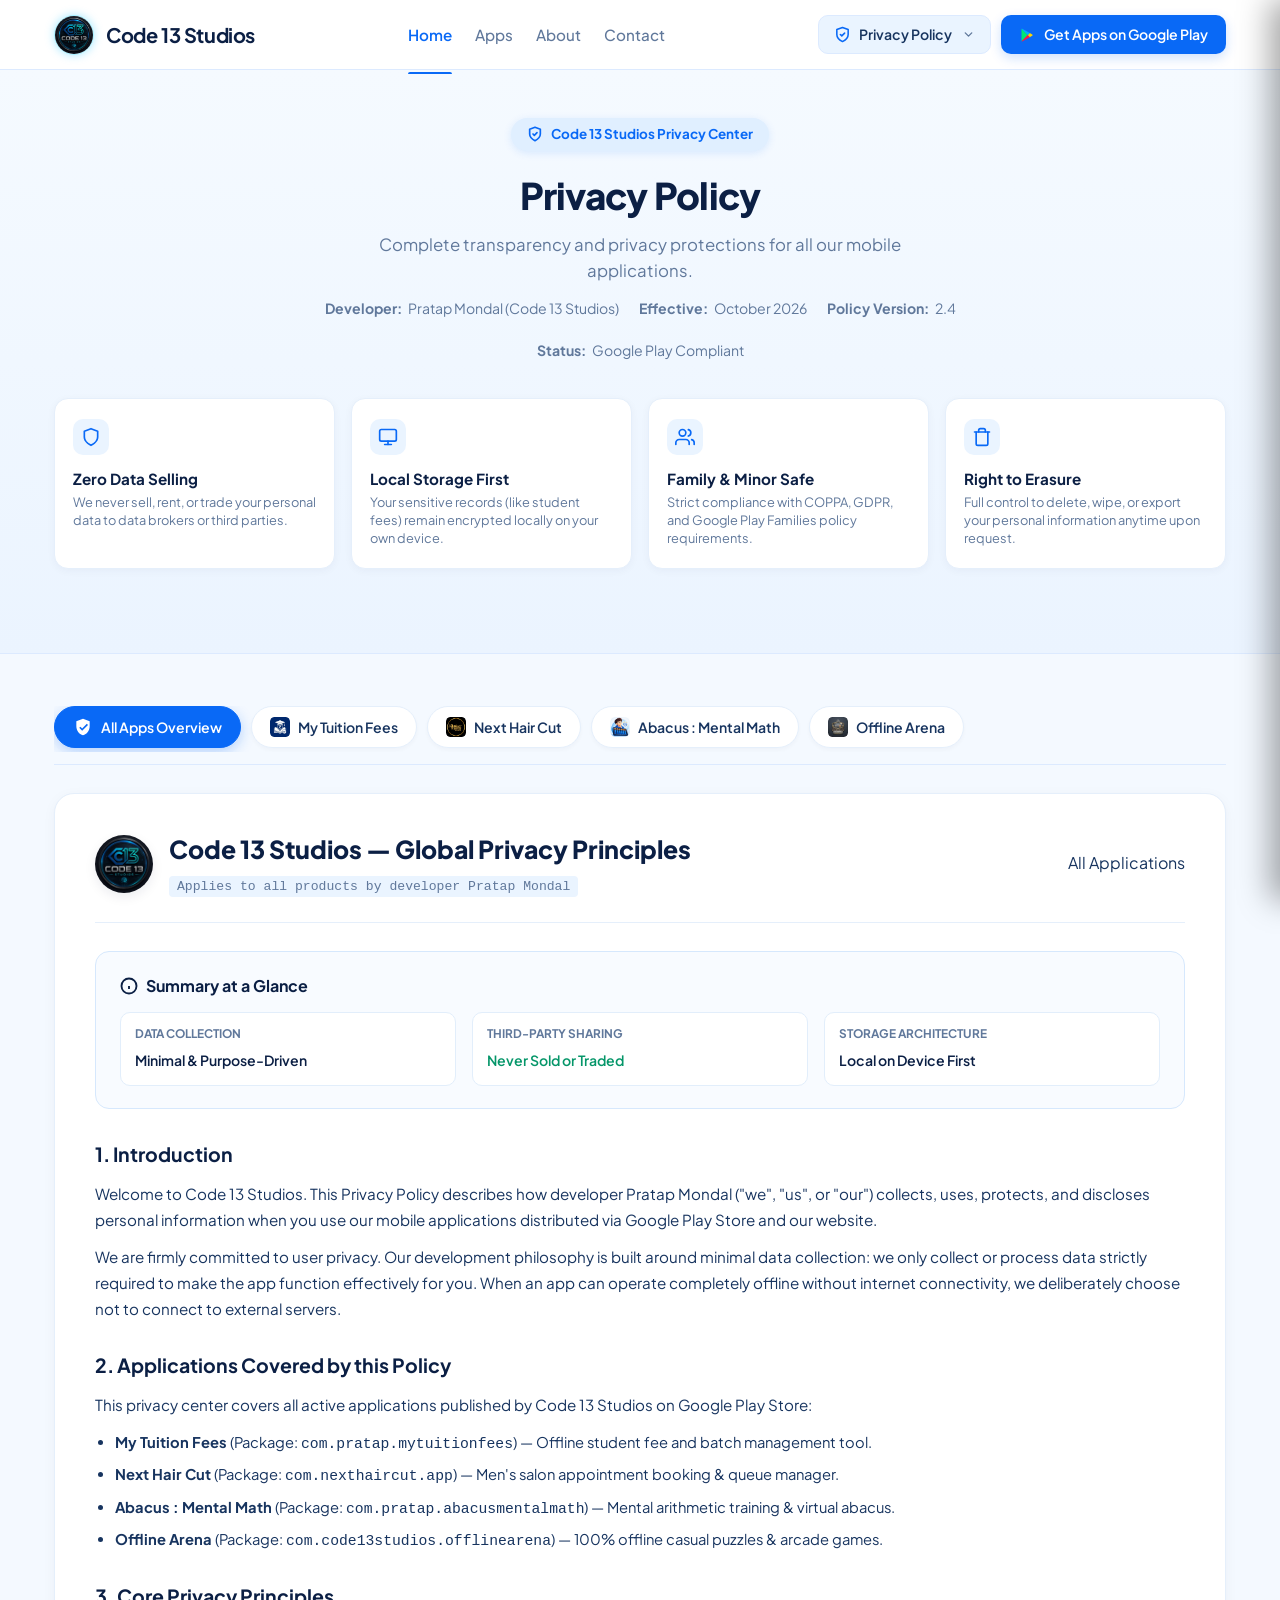
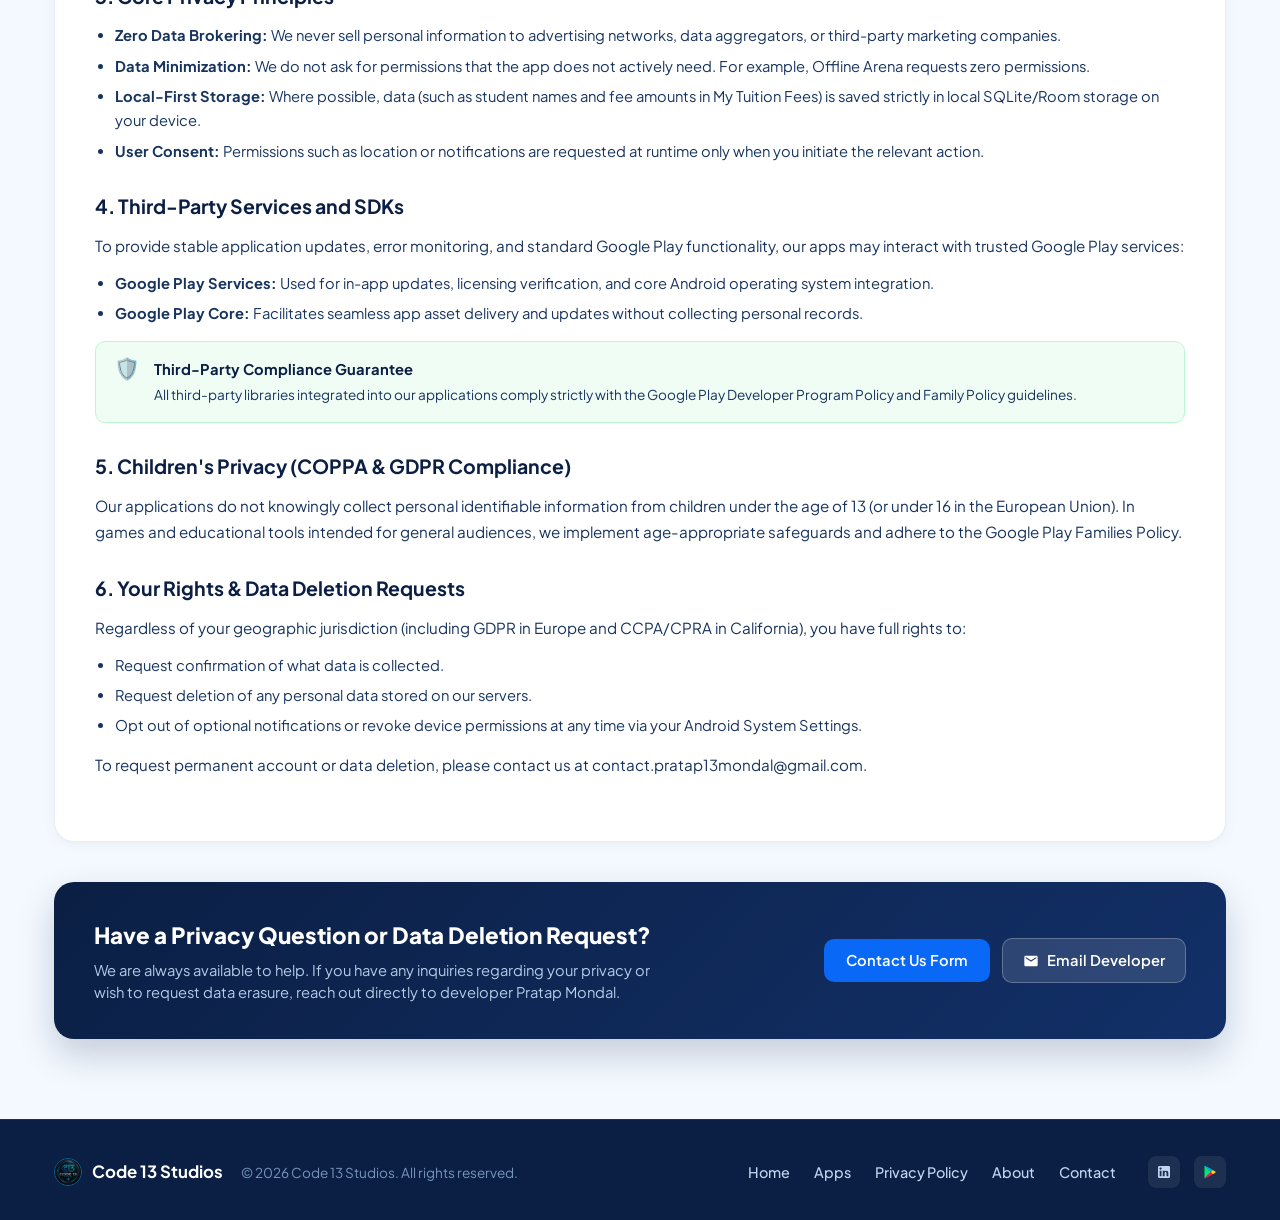
==== commit 60fca77b: "feat: add homepage, privacy policies, styling, and application details for Code 13 Studios" ====
--- a/privacy-policy/index.html
+++ b/privacy-policy/index.html
@@ -371,9 +371,9 @@
               <h3>2. Applications Covered by this Policy</h3>
               <p>This privacy center covers all active applications published by Code 13 Studios on Google Play Store:</p>
               <ul>
-                <li><strong>My Tuition Fees</strong> (Package: <code>com.code13studios.mytuitionfees</code>) — Offline student fee and batch management tool.</li>
-                <li><strong>Next Hair Cut</strong> (Package: <code>com.code13studios.nexthaircut</code>) — Men's salon appointment booking & queue manager.</li>
-                <li><strong>Abacus : Mental Math</strong> (Package: <code>com.code13studios.abacusmentalmath</code>) — Mental arithmetic training & virtual abacus.</li>
+                <li><strong>My Tuition Fees</strong> (Package: <code>com.pratap.mytuitionfees</code>) — Offline student fee and batch management tool.</li>
+                <li><strong>Next Hair Cut</strong> (Package: <code>com.nexthaircut.app</code>) — Men's salon appointment booking & queue manager.</li>
+                <li><strong>Abacus : Mental Math</strong> (Package: <code>com.pratap.abacusmentalmath</code>) — Mental arithmetic training & virtual abacus.</li>
                 <li><strong>Offline Arena</strong> (Package: <code>com.code13studios.offlinearena</code>) — 100% offline casual puzzles & arcade games.</li>
               </ul>
             </div>
@@ -434,12 +434,12 @@
                 <img src="../assets/apps/my-tuition-fees.svg" alt="My Tuition Fees" class="privacy-app-avatar">
                 <div class="privacy-app-titles">
                   <h2>My Tuition Fees — Privacy Policy</h2>
-                  <span class="privacy-app-pkg">Package: com.code13studios.mytuitionfees</span>
+                  <span class="privacy-app-pkg">Package: com.pratap.mytuitionfees</span>
                 </div>
               </div>
               <div class="privacy-header-right">
                 <span class="badge badge-education">Education</span>
-                <a href="https://play.google.com/store/apps/details?id=com.code13studios.mytuitionfees" target="_blank" rel="noopener noreferrer" class="btn-open-playstore">
+                <a href="https://play.google.com/store/apps/details?id=com.pratap.mytuitionfees" target="_blank" rel="noopener noreferrer" class="btn-open-playstore">
                   <span>Google Play</span>
                   <span>↗</span>
                 </a>
@@ -541,12 +541,12 @@
                 <img src="../assets/apps/next-hair-cut.svg" alt="Next Hair Cut" class="privacy-app-avatar">
                 <div class="privacy-app-titles">
                   <h2>Next Hair Cut — Privacy Policy</h2>
-                  <span class="privacy-app-pkg">Package: com.code13studios.nexthaircut</span>
+                  <span class="privacy-app-pkg">Package: com.nexthaircut.app</span>
                 </div>
               </div>
               <div class="privacy-header-right">
                 <span class="badge badge-lifestyle-purple">Lifestyle</span>
-                <a href="https://play.google.com/store/apps/details?id=com.code13studios.nexthaircut" target="_blank" rel="noopener noreferrer" class="btn-open-playstore">
+                <a href="https://play.google.com/store/apps/details?id=com.nexthaircut.app" target="_blank" rel="noopener noreferrer" class="btn-open-playstore">
                   <span>Google Play</span>
                   <span>↗</span>
                 </a>
@@ -619,12 +619,12 @@
                 <img src="../assets/apps/abacus-math.svg" alt="Abacus : Mental Math" class="privacy-app-avatar">
                 <div class="privacy-app-titles">
                   <h2>Abacus : Mental Math — Privacy Policy</h2>
-                  <span class="privacy-app-pkg">Package: com.code13studios.abacusmentalmath</span>
+                  <span class="privacy-app-pkg">Package: com.pratap.abacusmentalmath</span>
                 </div>
               </div>
               <div class="privacy-header-right">
                 <span class="badge badge-education">Education</span>
-                <a href="https://play.google.com/store/apps/details?id=com.code13studios.abacusmentalmath" target="_blank" rel="noopener noreferrer" class="btn-open-playstore">
+                <a href="https://play.google.com/store/apps/details?id=com.pratap.abacusmentalmath" target="_blank" rel="noopener noreferrer" class="btn-open-playstore">
                   <span>Google Play</span>
                   <span>↗</span>
                 </a>
--- a/css/style.css
+++ b/css/style.css
@@ -1224,6 +1224,43 @@
   border: 1px solid #99F6E4;
 }
 
+/* Card Meta Badges Row */
+.app-card-meta-row {
+  display: flex;
+  align-items: center;
+  gap: 8px;
+  flex-wrap: wrap;
+  margin-bottom: 20px;
+}
+
+.app-card-meta-row .app-card-category {
+  margin-bottom: 0;
+}
+
+.app-card-status-pill {
+  font-size: 0.72rem;
+  font-weight: 700;
+  padding: 3px 8px;
+  border-radius: var(--radius-pill);
+  text-transform: uppercase;
+  letter-spacing: 0.03em;
+  display: inline-flex;
+  align-items: center;
+  gap: 4px;
+}
+
+.badge-status-coming-soon {
+  background: #FFFBEB;
+  color: #B45309;
+  border: 1px solid #FDE68A;
+}
+
+.badge-status-testing {
+  background: #F5F3FF;
+  color: #6D28D9;
+  border: 1px solid #DDD6FE;
+}
+
 /* Card Bottom Action Link */
 .app-card-footer {
   display: flex;
@@ -1231,6 +1268,19 @@
   justify-content: space-between;
   padding-top: 14px;
   border-top: 1px solid #F1F6FD;
+}
+
+.app-card-status-btn.btn-coming-soon {
+  display: inline-flex;
+  align-items: center;
+  font-size: 0.84rem;
+  font-weight: 600;
+  color: #94A3B8;
+  background: #F8FAFC;
+  border: 1px solid #E2E8F0;
+  padding: 4px 10px;
+  border-radius: 6px;
+  cursor: default;
 }
 
 .app-card-link {
@@ -1851,6 +1901,28 @@
   padding: 3px 10px;
   border-radius: var(--radius-pill);
   font-weight: 600;
+}
+
+.app-detail-status-pill {
+  display: inline-flex;
+  align-items: center;
+  gap: 6px;
+  font-size: 0.85rem;
+  font-weight: 700;
+  padding: 4px 12px;
+  border-radius: var(--radius-pill);
+}
+
+.app-detail-status-pill.status-coming-soon {
+  background: #FFFBEB;
+  color: #B45309;
+  border: 1px solid #FDE68A;
+}
+
+.app-detail-status-pill.status-testing {
+  background: #F5F3FF;
+  color: #6D28D9;
+  border: 1px solid #DDD6FE;
 }
 
 .app-detail-name {
@@ -1923,6 +1995,30 @@
   color: #FFFFFF;
 }
 
+.btn-play-large.is-coming-soon {
+  background: #F1F5F9;
+  color: #64748B;
+  border: 1px solid #CBD5E1;
+  box-shadow: none;
+  cursor: default;
+}
+
+.btn-play-large.is-coming-soon:hover {
+  transform: none;
+  box-shadow: none;
+  background: #F1F5F9;
+  color: #64748B;
+}
+
+.btn-play-large.is-testing {
+  background: linear-gradient(135deg, #0969F6 0%, #7C3AED 100%);
+  box-shadow: 0 6px 18px rgba(124, 58, 237, 0.28);
+}
+
+.btn-play-large.is-testing:hover {
+  box-shadow: 0 10px 24px rgba(124, 58, 237, 0.38);
+}
+
 .btn-privacy-detail {
   display: inline-flex;
   align-items: center;
@@ -2023,6 +2119,16 @@
   margin-top: 2px;
 }
 
+.metric-trend {
+  font-size: 0.74rem;
+  font-weight: 700;
+  color: #059669;
+  display: inline-flex;
+  align-items: center;
+  gap: 3px;
+  margin-top: 4px;
+}
+
 /* Content Layout (Main + Sidebar) */
 .app-content-layout {
   display: grid;
@@ -2083,6 +2189,155 @@
   font-size: 0.96rem;
   color: var(--color-navy-text);
   line-height: 1.7;
+}
+
+/* ==========================================================================
+   Google Play Console KPI Performance Card
+   ========================================================================== */
+.kpi-performance-card {
+  border-color: #DBEAFE;
+  background: linear-gradient(180deg, #FFFFFF 0%, #F9FBFE 100%);
+  position: relative;
+  overflow: hidden;
+}
+
+.kpi-performance-card::before {
+  content: "";
+  position: absolute;
+  top: 0;
+  left: 0;
+  right: 0;
+  height: 3px;
+  background: linear-gradient(90deg, #0969F6, #00E676, #FFD600);
+}
+
+.kpi-card-header {
+  display: flex;
+  align-items: center;
+  gap: 12px;
+  flex-wrap: wrap;
+  margin-bottom: 20px;
+}
+
+.kpi-icon-box {
+  background: #EFF6FF;
+  color: #0969F6;
+  border: 1px solid #BFDBFE;
+}
+
+.kpi-header-titles {
+  display: flex;
+  flex-direction: column;
+}
+
+.kpi-header-titles .details-card-title {
+  font-size: 1.16rem;
+  line-height: 1.35;
+  margin: 0;
+}
+
+.kpi-period-tag {
+  font-size: 0.78rem;
+  font-weight: 600;
+  color: var(--color-muted-text);
+  margin-top: 2px;
+}
+
+.kpi-verified-pill {
+  margin-left: auto;
+  display: inline-flex;
+  align-items: center;
+  gap: 6px;
+  font-size: 0.78rem;
+  font-weight: 700;
+  color: #059669;
+  background: #ECFDF5;
+  border: 1px solid #A7F3D0;
+  padding: 5px 12px;
+  border-radius: 999px;
+  letter-spacing: 0.01em;
+}
+
+.kpi-metrics-grid {
+  display: grid;
+  grid-template-columns: repeat(4, 1fr);
+  gap: 14px;
+}
+
+.kpi-metric-item {
+  background: #FFFFFF;
+  border: 1px solid #E5EEF9;
+  border-radius: var(--radius-md);
+  padding: 14px 16px;
+  display: flex;
+  flex-direction: column;
+  justify-content: space-between;
+  box-shadow: 0 1px 4px rgba(11, 31, 68, 0.03);
+  transition: all var(--transition-fast);
+}
+
+.kpi-metric-item:hover {
+  border-color: #93C5FD;
+  box-shadow: 0 4px 14px rgba(9, 105, 246, 0.08);
+  transform: translateY(-2px);
+}
+
+.kpi-item-top {
+  display: flex;
+  align-items: baseline;
+  justify-content: space-between;
+  gap: 8px;
+  margin-bottom: 6px;
+}
+
+.kpi-item-val {
+  font-size: 1.28rem;
+  font-weight: 800;
+  color: var(--color-navy-dark);
+  letter-spacing: -0.01em;
+  line-height: 1.2;
+}
+
+.kpi-item-trend {
+  font-size: 0.74rem;
+  font-weight: 700;
+  display: inline-flex;
+  align-items: center;
+  gap: 2px;
+  padding: 2px 7px;
+  border-radius: 4px;
+  white-space: nowrap;
+}
+
+.trend-up {
+  color: #047857;
+  background: #ECFDF5;
+  border: 1px solid #A7F3D0;
+}
+
+.trend-safe {
+  color: #1D4ED8;
+  background: #EFF6FF;
+  border: 1px solid #BFDBFE;
+}
+
+.trend-neutral {
+  color: #B45309;
+  background: #FFFBEB;
+  border: 1px solid #FDE68A;
+}
+
+.trend-down {
+  color: #B91C1C;
+  background: #FEF2F2;
+  border: 1px solid #FECACA;
+}
+
+.kpi-item-label {
+  font-size: 0.8rem;
+  font-weight: 600;
+  color: var(--color-muted-text);
+  line-height: 1.3;
 }
 
 /* Detailed Features Cards Grid */
@@ -2840,6 +3095,21 @@
   .features-cards-grid {
     grid-template-columns: 1fr;
     gap: 12px;
+  }
+
+  .kpi-card-header {
+    flex-direction: column;
+    align-items: flex-start;
+    gap: 10px;
+  }
+
+  .kpi-verified-pill {
+    margin-left: 0;
+  }
+
+  .kpi-metrics-grid {
+    grid-template-columns: repeat(2, 1fr);
+    gap: 10px;
   }
 
   /* Footer Mobile */
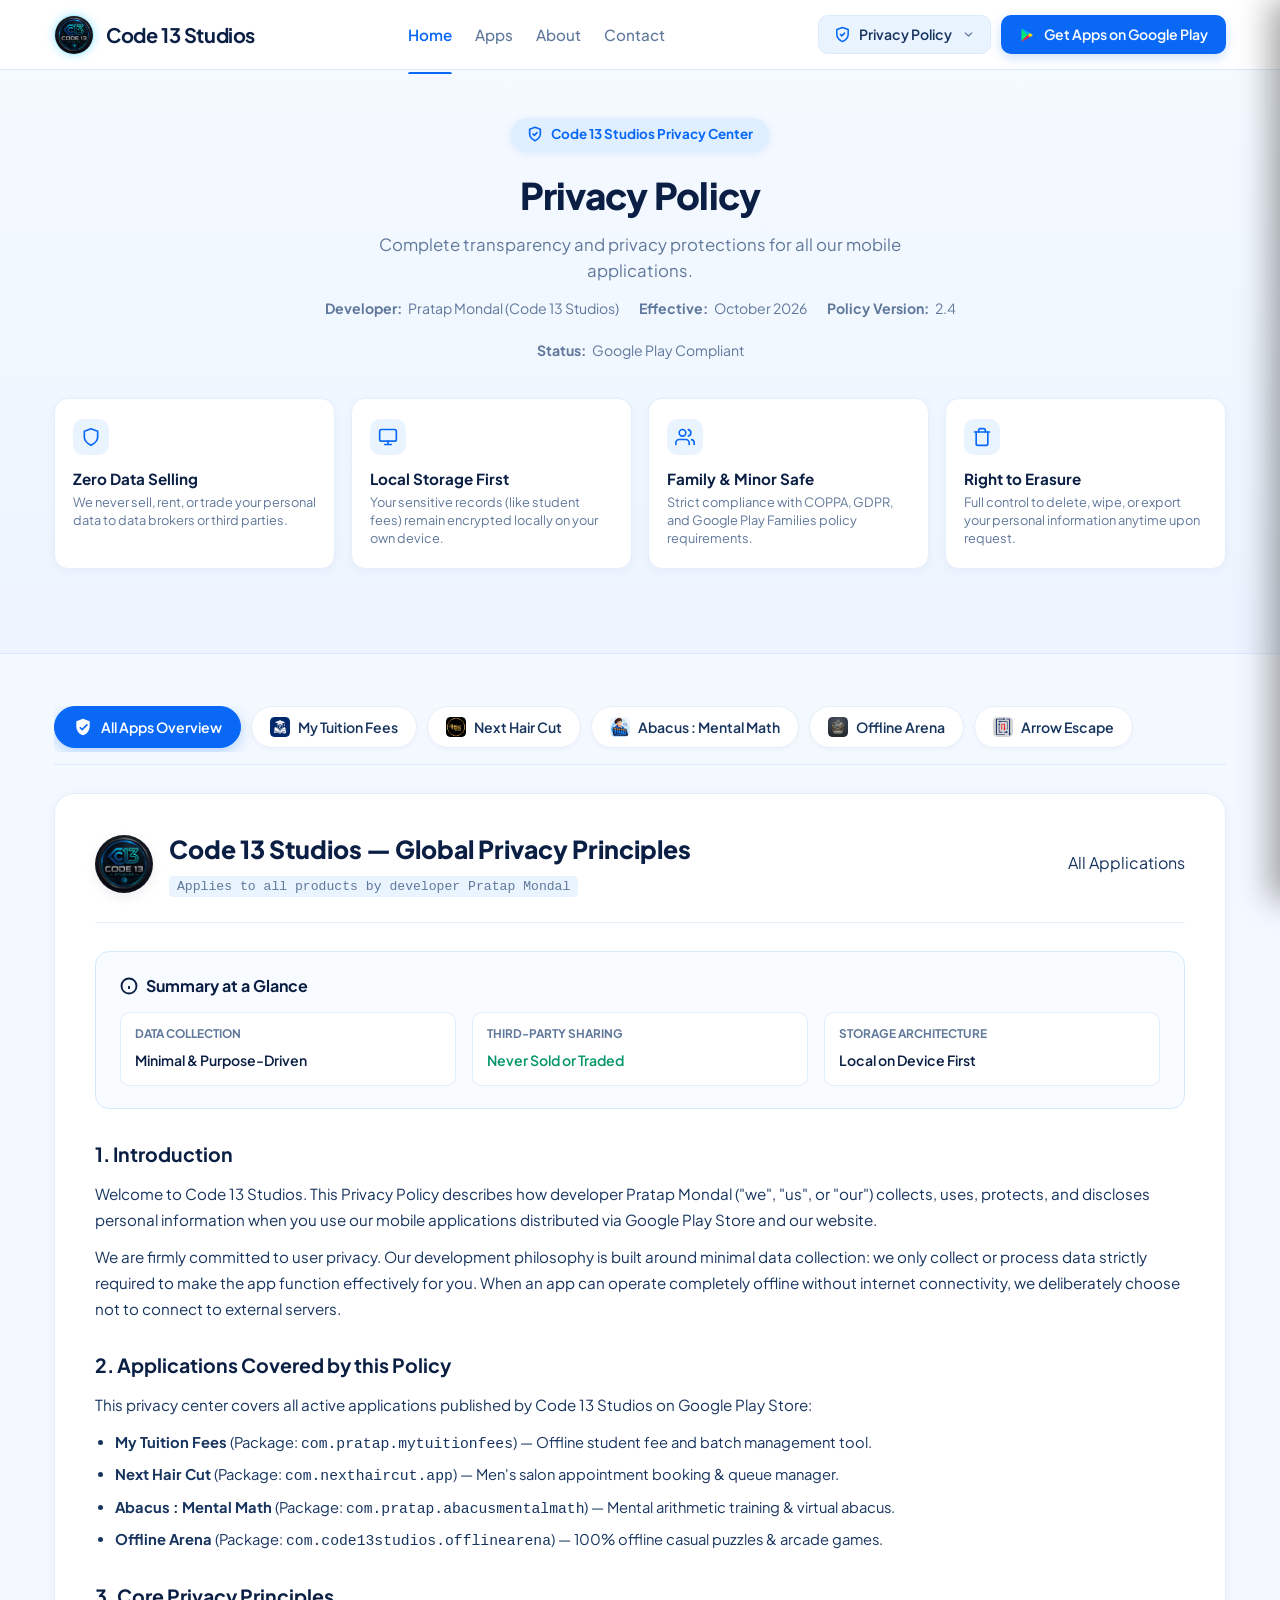
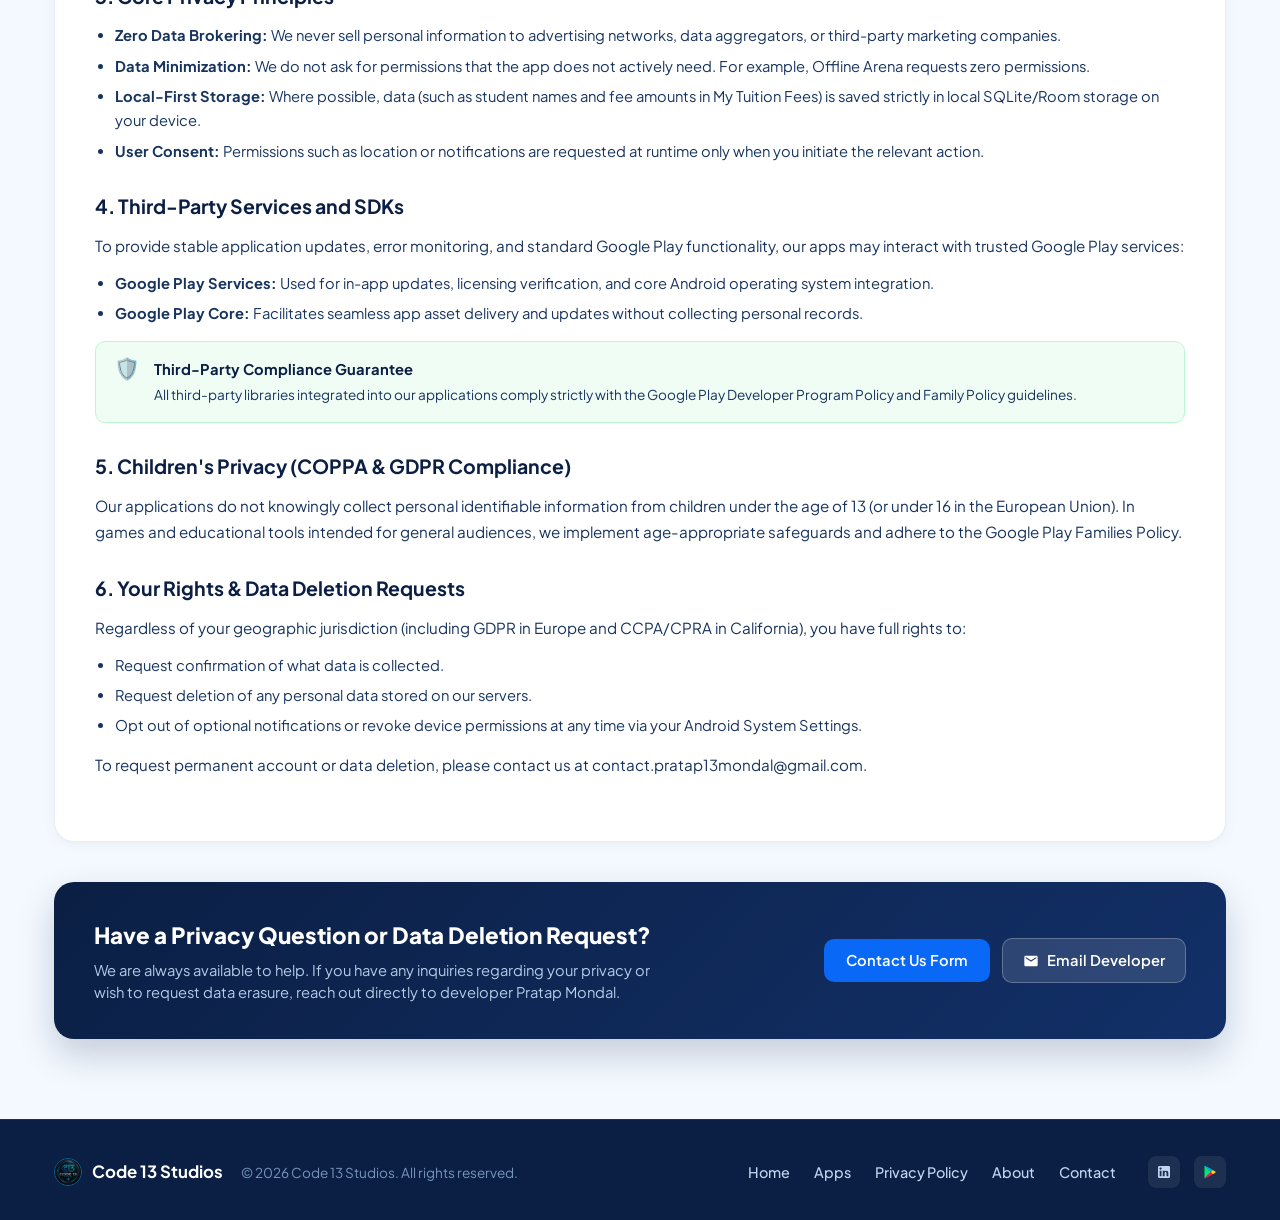
==== commit 669c2994: "feat: add Arrow Escape : Find The Way application and privacy policy" ====
--- a/privacy-policy/index.html
+++ b/privacy-policy/index.html
@@ -83,6 +83,13 @@
               <div class="menu-item-text">
                 <strong>Offline Arena</strong>
                 <small>100% offline — zero data collection</small>
+              </div>
+            </a>
+            <a href="arrow-escape.html" class="privacy-menu-item" role="menuitem">
+              <img src="../assets/apps/arrow-escape.svg" alt="Arrow Escape" class="menu-item-app-icon" width="32" height="32">
+              <div class="menu-item-text">
+                <strong>Arrow Escape : Find The Way</strong>
+                <small>Minimalist maze & logic puzzle</small>
               </div>
             </a>
             <div class="privacy-menu-footer">
@@ -316,6 +323,10 @@
               <img src="../assets/apps/offline-arena.svg" alt="" class="privacy-tab-icon" width="20" height="20">
               <span>Offline Arena</span>
             </button>
+            <button type="button" class="privacy-tab-btn" data-tab="arrow-escape" role="tab" aria-selected="false">
+              <img src="../assets/apps/arrow-escape.svg" alt="" class="privacy-tab-icon" width="20" height="20">
+              <span>Arrow Escape</span>
+            </button>
           </div>
         </div>
 
@@ -631,59 +642,182 @@
               </div>
             </div>
 
-            <!-- Quick Summary Box -->
+            <!-- Quick Summary Matrix Box -->
             <div class="privacy-summary-box">
               <div class="privacy-summary-title">
                 <svg viewBox="0 0 24 24" width="18" height="18" fill="none" stroke="currentColor" stroke-width="2.5"><circle cx="12" cy="12" r="10"></circle><line x1="12" y1="16" x2="12" y2="12"></line><line x1="12" y1="8" x2="12.01" y2="8"></line></svg>
-                <span>Abacus : Mental Math Privacy Matrix</span>
+                <span>Abacus: Mental Math — Privacy & Data Safety Summary</span>
               </div>
               <div class="privacy-summary-grid">
                 <div class="summary-grid-item">
-                  <span class="summary-label">Personal Data</span>
-                  <span class="summary-val highlight-safe">Zero Personal Information Collected</span>
-                </div>
-                <div class="summary-grid-item">
-                  <span class="summary-label">Family & Kids Safe</span>
-                  <span class="summary-val highlight-safe">100% COPPA & Families Compliant</span>
-                </div>
-                <div class="summary-grid-item">
-                  <span class="summary-label">Progress Storage</span>
-                  <span class="summary-val">Local on Device Only</span>
-                </div>
-              </div>
-            </div>
-
-            <!-- Content Blocks -->
-            <div class="privacy-content-block">
-              <h3>1. Purpose of the Application</h3>
-              <p><strong>Abacus : Mental Math</strong> is an educational application designed for children, students, and arithmetic learners to practice Soroban abacus calculations, master speed mental math, and improve cognitive memory.</p>
-            </div>
-
-            <div class="privacy-content-block">
-              <h3>2. Data Collection and Privacy Protection</h3>
-              <p>We respect the privacy of students and children. Abacus : Mental Math does not require an account, does not ask for personal identity, and does not collect your name, email, phone number, location, or contacts.</p>
-              <div class="privacy-callout-card">
-                <span class="privacy-callout-icon">🧮</span>
+                  <span class="summary-label">Account Registration</span>
+                  <span class="summary-val highlight-safe">No Account / Zero Sign-in</span>
+                </div>
+                <div class="summary-grid-item">
+                  <span class="summary-label">Practice Data</span>
+                  <span class="summary-val highlight-safe">100% Stored Locally on Device</span>
+                </div>
+                <div class="summary-grid-item">
+                  <span class="summary-label">Advertisements</span>
+                  <span class="summary-val">Google AdMob (Family Safe)</span>
+                </div>
+                <div class="summary-grid-item">
+                  <span class="summary-label">Child Safety Compliance</span>
+                  <span class="summary-val highlight-safe">COPPA & Families Policy</span>
+                </div>
+                <div class="summary-grid-item">
+                  <span class="summary-label">Device Permissions</span>
+                  <span class="summary-val">Internet, Network State, Vibrate</span>
+                </div>
+                <div class="summary-grid-item">
+                  <span class="summary-label">Data Retention & Deletion</span>
+                  <span class="summary-val highlight-safe">Clear Storage / Instant Erase</span>
+                </div>
+              </div>
+            </div>
+
+            <!-- Content Blocks (All 11 Official Sections) -->
+            <div class="privacy-content-block">
+              <h3>1. Introduction</h3>
+              <p>
+                Welcome to <strong>Abacus: Mental Math</strong> ("we", "our", or "us"). We respect your privacy and are committed to protecting it. This Privacy Policy details our practices concerning the collection, use, and disclosure of information when you use our mobile application (the "App").
+              </p>
+              <p>
+                By installing or using <strong>Abacus: Mental Math</strong>, you agree to the collection and use of information in accordance with this Privacy Policy.
+              </p>
+            </div>
+
+            <div class="privacy-content-block">
+              <h3>2. Information We Do NOT Collect</h3>
+              <p>We respect user confidentiality and do not require personal registration:</p>
+              <ul>
+                <li><strong>No Account Required:</strong> You do not need to register, log in, or provide personal details such as your full name, email, phone number, or home address.</li>
+                <li><strong>No Sensitive Personal Data:</strong> We do not collect or store sensitive personal information such as biometric credentials, payment card details, or national IDs.</li>
+              </ul>
+            </div>
+
+            <div class="privacy-content-block">
+              <h3>3. Information Stored Locally on Your Device</h3>
+              <p>
+                To deliver a seamless offline practice experience, the App stores your arithmetic progress and custom settings exclusively on your device using local storage:
+              </p>
+              <ul>
+                <li><strong>Scores & Progress:</strong> Practice high scores, daily streaks, level progression, problem completion counts, and accuracy metrics.</li>
+                <li><strong>User Preferences:</strong> Abacus themes, bead color styles, sound volumes, and haptic feedback toggles.</li>
+              </ul>
+              <div class="privacy-callout-card info-variant">
+                <span class="privacy-callout-icon">💾</span>
                 <div class="privacy-callout-body">
-                  <strong>Local Practice & Math Progress</strong>
-                  <p>All math scores, completed drills, speed records, and daily streaks are stored strictly on your local device. No personal performance telemetry or student profiling data is sent to external servers.</p>
-                </div>
-              </div>
-            </div>
-
-            <div class="privacy-content-block">
-              <h3>3. Children's Privacy (COPPA & Google Play Families Policy)</h3>
-              <p>Because Abacus : Mental Math is designed for learners of all ages, including children under 13, it strictly complies with the Children's Online Privacy Protection Act (COPPA) and Google Play Developer Program Families Policy:</p>
-              <ul>
-                <li>No behavioral tracking or personalized ad profiling.</li>
-                <li>No social sharing or public chat features.</li>
-                <li>No transmission of personal identifiers.</li>
-              </ul>
-            </div>
-
-            <div class="privacy-content-block">
-              <h3>4. Permissions</h3>
-              <p>Abacus : Mental Math requires no sensitive Android permissions (no camera, microphone, contacts, or location access required for operation).</p>
+                  <strong>Data Sovereignty & Local Control</strong>
+                  <p>All game data remains strictly on your local device. It is never uploaded to our servers. Uninstalling the app or clearing its app data will erase this saved progress.</p>
+                </div>
+              </div>
+            </div>
+
+            <div class="privacy-content-block">
+              <h3>4. Advertisements & Third-Party Advertising Services</h3>
+              <p>
+                To keep <strong>Abacus: Mental Math</strong> free for all learners and support ongoing improvements, third-party advertisements are displayed in the App.
+              </p>
+              <h4 style="font-size: 1.05rem; font-weight: 700; color: var(--color-navy-dark); margin: 16px 0 8px;">Third-Party Ad Networks (e.g., Google AdMob)</h4>
+              <p>
+                We partner with third-party advertising providers such as <strong>Google AdMob (Google Mobile Ads SDK)</strong>. In order to serve ads, these services may automatically collect non-personally identifiable diagnostic and technical device information, including:
+              </p>
+              <ul>
+                <li><strong>Device Identifiers:</strong> Advertising ID (such as Google Advertising ID / GAID on Android, or IDFA on iOS) and hardware identifiers.</li>
+                <li><strong>Device & Network Data:</strong> IP address, device model and manufacturer, operating system version, network connection type, and regional/language settings.</li>
+                <li><strong>Ad Interaction Data:</strong> Ad views, clicks, impressions, and performance diagnostic metrics.</li>
+              </ul>
+              <p>These partners use this data to deliver appropriate ads, limit repetitive ads, detect fraud, and monitor performance.</p>
+              <ul>
+                <li><a href="https://policies.google.com/privacy" target="_blank" rel="noopener noreferrer">Google Privacy Policy ↗</a></li>
+                <li><a href="https://policies.google.com/technologies/ads" target="_blank" rel="noopener noreferrer">Google Advertising Technologies & Policies ↗</a></li>
+              </ul>
+            </div>
+
+            <div class="privacy-content-block">
+              <h3>5. How to Control or Opt Out of Personalized Ads</h3>
+              <p>You can manage or disable interest-based advertising directly from your device settings:</p>
+              <ul>
+                <li><strong>Android:</strong> Go to <em>Settings &gt; Google &gt; Ads</em> (or <em>Settings &gt; Privacy &gt; Ads</em>) and select <strong>Delete advertising ID</strong> or turn on <strong>Opt out of Ads Personalization</strong>.</li>
+                <li><strong>iOS:</strong> Go to <em>Settings &gt; Privacy &amp; Security &gt; Tracking</em> and turn off tracking permissions.</li>
+              </ul>
+              <p style="font-style: italic; color: var(--color-muted-text);">
+                Note: Opting out of personalized ads does not turn off ads. You will continue to see non-targeted, contextual advertisements.
+              </p>
+            </div>
+
+            <div class="privacy-content-block">
+              <h3>6. Children's Privacy (COPPA & Families Policy)</h3>
+              <p>
+                <strong>Abacus: Mental Math</strong> is built as an educational arithmetic tool suitable for students and family audiences.
+              </p>
+              <ul>
+                <li>We do not knowingly collect personal identifiable information from children under 13 years of age (or under 16 in certain jurisdictions).</li>
+                <li>Any integrated ad networks are set to comply with Google Play's Families Policy and the Children's Online Privacy Protection Act (COPPA), ensuring ads served to child audiences are family-safe and non-personalized.</li>
+                <li>If you believe a child has provided us with personal information, please contact us immediately for prompt deletion.</li>
+              </ul>
+            </div>
+
+            <div class="privacy-content-block">
+              <h3>7. Device Permissions</h3>
+              <p>The application only requests essential standard permissions necessary for advertising delivery and touch feedback:</p>
+              <div class="privacy-table-wrap">
+                <table class="privacy-table">
+                  <thead>
+                    <tr>
+                      <th style="width: 32%;">Permission</th>
+                      <th>Usage Reason</th>
+                    </tr>
+                  </thead>
+                  <tbody>
+                    <tr>
+                      <td><code class="privacy-permission-badge">INTERNET</code></td>
+                      <td>Enables the App to communicate with advertising networks to load and display ads.</td>
+                    </tr>
+                    <tr>
+                      <td><code class="privacy-permission-badge">ACCESS_NETWORK_STATE</code></td>
+                      <td>Allows the App to detect active network connectivity before requesting ad content.</td>
+                    </tr>
+                    <tr>
+                      <td><code class="privacy-permission-badge">VIBRATE</code></td>
+                      <td>Provides tactile haptic feedback during interactive bead movement on the abacus.</td>
+                    </tr>
+                  </tbody>
+                </table>
+              </div>
+            </div>
+
+            <div class="privacy-content-block">
+              <h3>8. Data Security and Deletion</h3>
+              <p>
+                Your arithmetic practice data never leaves your device. You can permanently delete all local game data at any time by clearing the application storage via device settings or by uninstalling the application.
+              </p>
+            </div>
+
+            <div class="privacy-content-block">
+              <h3>9. Rights under GDPR and CCPA/CPRA</h3>
+              <p>
+                Depending on your region (such as the European Union or California), you retain statutory privacy rights including the right to access, request deletion, and opt out of data sharing for cross-context behavioral advertising via your device settings.
+              </p>
+            </div>
+
+            <div class="privacy-content-block">
+              <h3>10. Updates to This Policy</h3>
+              <p>
+                We may revise this Privacy Policy periodically to reflect app updates or legal requirements. Updated policies will be posted on this page with an updated "Effective Date".
+              </p>
+            </div>
+
+            <div class="privacy-content-block">
+              <h3>11. Contact Us</h3>
+              <p>If you have any questions or concerns regarding this Privacy Policy, please reach out to:</p>
+              <ul>
+                <li><strong>Developer:</strong> Pratap Mondal</li>
+                <li><strong>Store Name:</strong> Code 13 Studios</li>
+                <li><strong>Email:</strong> <a href="mailto:code13studios@gmail.com">code13studios@gmail.com</a></li>
+                <li><strong>Application ID:</strong> <code>com.pratap.abacusmentalmath</code></li>
+              </ul>
             </div>
 
           </div>
@@ -755,6 +889,96 @@
             <div class="privacy-content-block">
               <h3>3. Children & Families Policy Compliant</h3>
               <p>Offline Arena is suitable for audiences of all ages, including children. Because it does not gather any personal data or transmit personal information over the internet, it is fully compliant with the Children's Online Privacy Protection Act (COPPA) and Google Play's Families Policy requirements.</p>
+            </div>
+
+          </div>
+        </article>
+
+        <!-- ====================================================================
+             6. Tab Section: Arrow Escape
+             ==================================================================== -->
+        <article class="privacy-app-section" id="arrow-escape" role="tabpanel">
+          <div class="privacy-policy-card">
+            
+            <div class="privacy-card-header">
+              <div class="privacy-app-identity">
+                <img src="../assets/apps/arrow-escape.svg" alt="Arrow Escape" class="privacy-app-avatar">
+                <div class="privacy-app-titles">
+                  <h2>Arrow Escape : Find The Way — Privacy Policy</h2>
+                  <span class="privacy-app-pkg">Package: com.code13studios.arrowescapefindtheway</span>
+                </div>
+              </div>
+              <div class="privacy-header-right">
+                <span class="badge badge-games">Games</span>
+                <a href="https://play.google.com/store/apps/details?id=com.code13studios.arrowescapefindtheway" target="_blank" rel="noopener noreferrer" class="btn-open-playstore">
+                  <span>Google Play</span>
+                  <span>↗</span>
+                </a>
+              </div>
+            </div>
+
+            <!-- Quick Summary Box -->
+            <div class="privacy-summary-box">
+              <div class="privacy-summary-title">
+                <svg viewBox="0 0 24 24" width="18" height="18" fill="none" stroke="currentColor" stroke-width="2.5"><circle cx="12" cy="12" r="10"></circle><line x1="12" y1="16" x2="12" y2="12"></line><line x1="12" y1="8" x2="12.01" y2="8"></line></svg>
+                <span>Arrow Escape Privacy Matrix</span>
+              </div>
+              <div class="privacy-summary-grid">
+                <div class="summary-grid-item">
+                  <span class="summary-label">Personal Data Collected</span>
+                  <span class="summary-val highlight-safe">ZERO (0%)</span>
+                </div>
+                <div class="summary-grid-item">
+                  <span class="summary-label">Internet Connectivity</span>
+                  <span class="summary-val highlight-safe">100% Offline Core</span>
+                </div>
+                <div class="summary-grid-item">
+                  <span class="summary-label">Device Permissions</span>
+                  <span class="summary-val highlight-safe">None (No Sensitive Permissions)</span>
+                </div>
+                <div class="summary-grid-item">
+                  <span class="summary-label">Advertising SDK</span>
+                  <span class="summary-val highlight-safe">Google AdMob (Non-Intrusive)</span>
+                </div>
+              </div>
+            </div>
+
+            <!-- Content Blocks -->
+            <div class="privacy-content-block">
+              <h3>1. Offline-First Architecture & Data Collection</h3>
+              <p><strong>Arrow Escape : Find The Way</strong> is designed to be fully playable without requiring an active internet connection. We do not require account registration, login credentials, or personal contact information.</p>
+              <div class="privacy-callout-card">
+                <span class="privacy-callout-icon">🧩</span>
+                <div class="privacy-callout-body">
+                  <strong>Zero Personal Data Collection Policy</strong>
+                  <p>Arrow Escape does NOT collect or share your real name, email address, phone number, contacts, precise location, camera, or microphone data. All gameplay progress is stored locally on your device.</p>
+                </div>
+              </div>
+            </div>
+
+            <div class="privacy-content-block">
+              <h3>2. Local Storage (SQLite via Expo)</h3>
+              <p>Your level completion records (Levels 1 to 100), stars earned, remaining lives, hints count, and audio/haptic preferences are saved exclusively in a local SQLite database on your device. Clearing app storage resets this data locally without leaving any residue on external servers.</p>
+            </div>
+
+            <div class="privacy-content-block">
+              <h3>3. Third-Party Services & Advertising (Google AdMob)</h3>
+              <p>To support ongoing development and keep Arrow Escape free to play, the game displays non-intrusive banner ads and optional rewarded ads (viewed voluntarily to earn extra hints or lives). AdMob uses standard anonymized advertising identifiers (GAID) in strict compliance with Google Play Developer Program Policies.</p>
+            </div>
+
+            <div class="privacy-content-block">
+              <h3>4. Children & Families Policy Compliant (COPPA)</h3>
+              <p>Arrow Escape is suitable for all ages. It is family-friendly, does not collect personal data from minors, and complies with COPPA and Google Play Families Policy guidelines.</p>
+            </div>
+
+            <!-- Bottom Cross Link -->
+            <div style="margin-top: 32px; padding-top: 24px; border-top: 1px solid var(--color-border); display: flex; justify-content: space-between; align-items: center; flex-wrap: wrap; gap: 12px;">
+              <a href="arrow-escape.html" class="btn-privacy-contact" style="display: inline-flex; align-items: center; gap: 8px;">
+                <span>View Full Standalone Policy Document →</span>
+              </a>
+              <a href="../section/app-details.html?app=arrow-escape" class="btn-open-playstore" style="padding: 10px 18px;">
+                <span>View App Details</span>
+              </a>
             </div>
 
           </div>
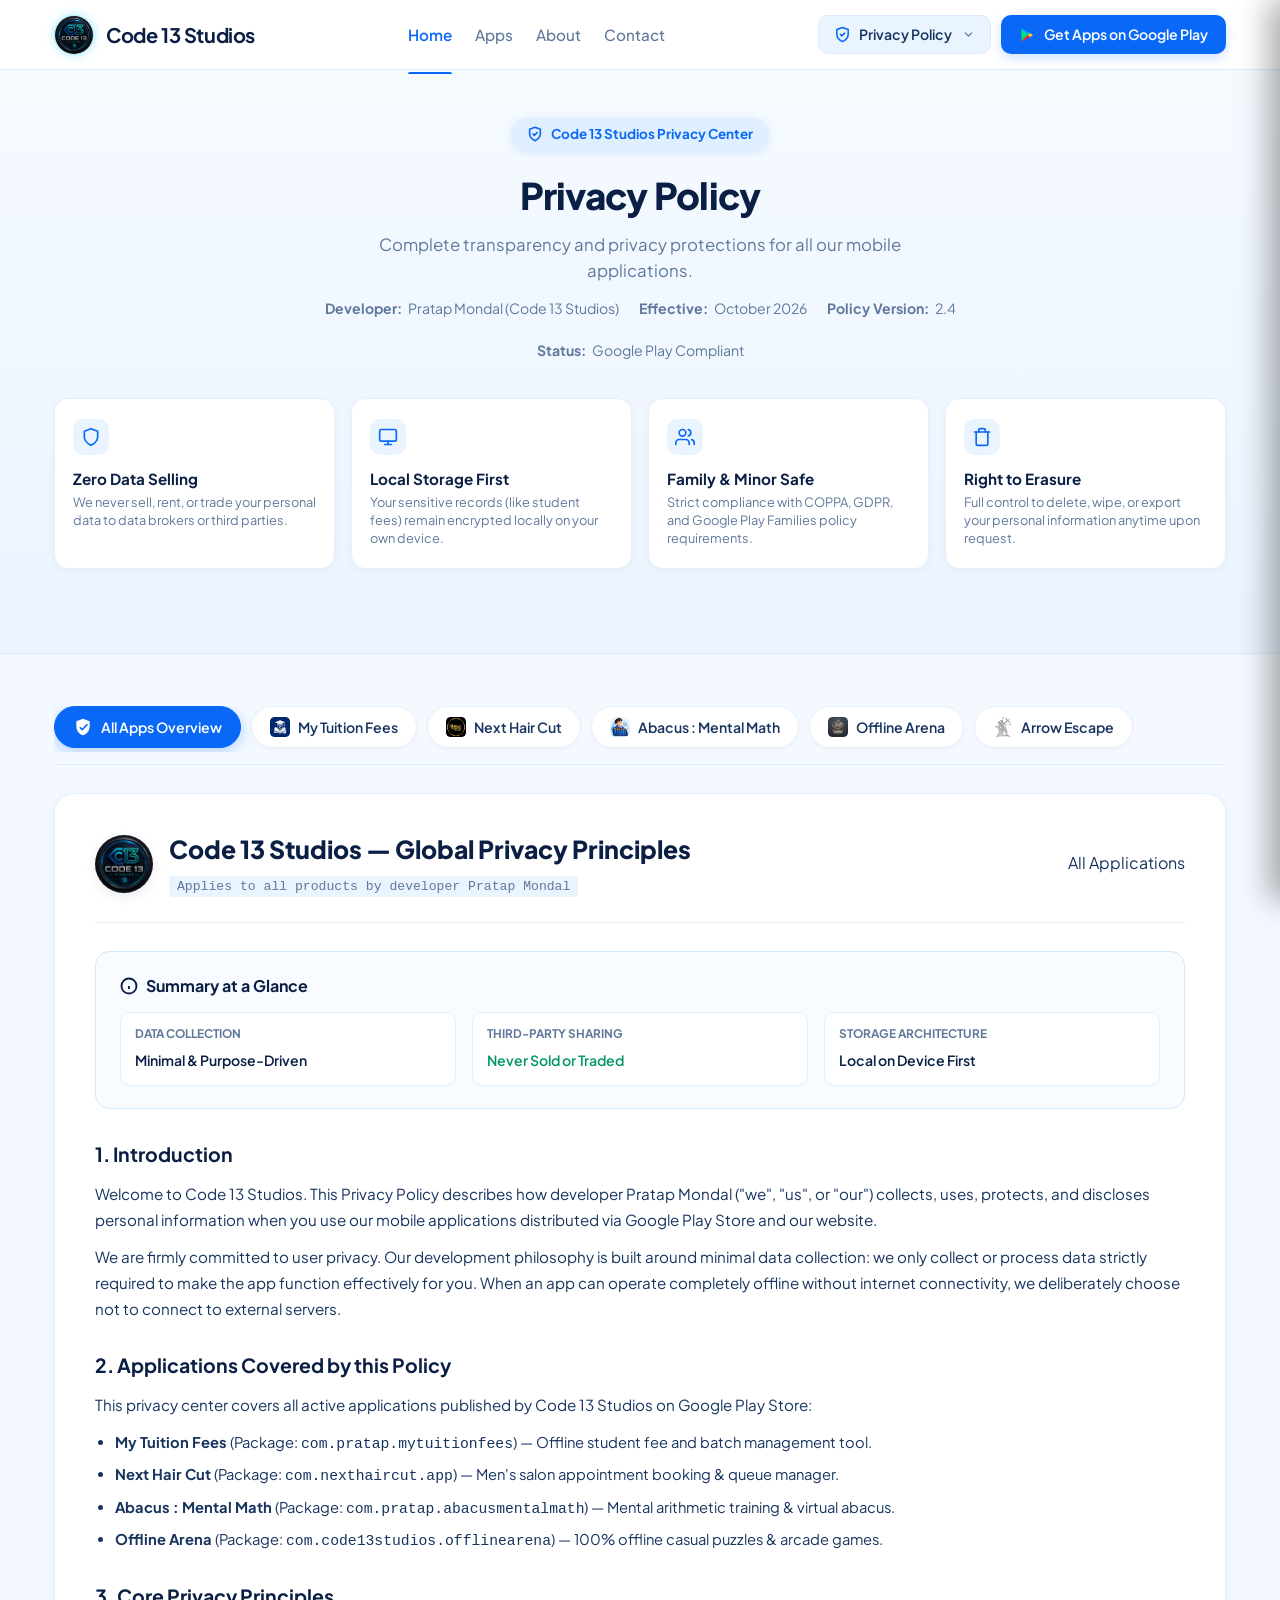
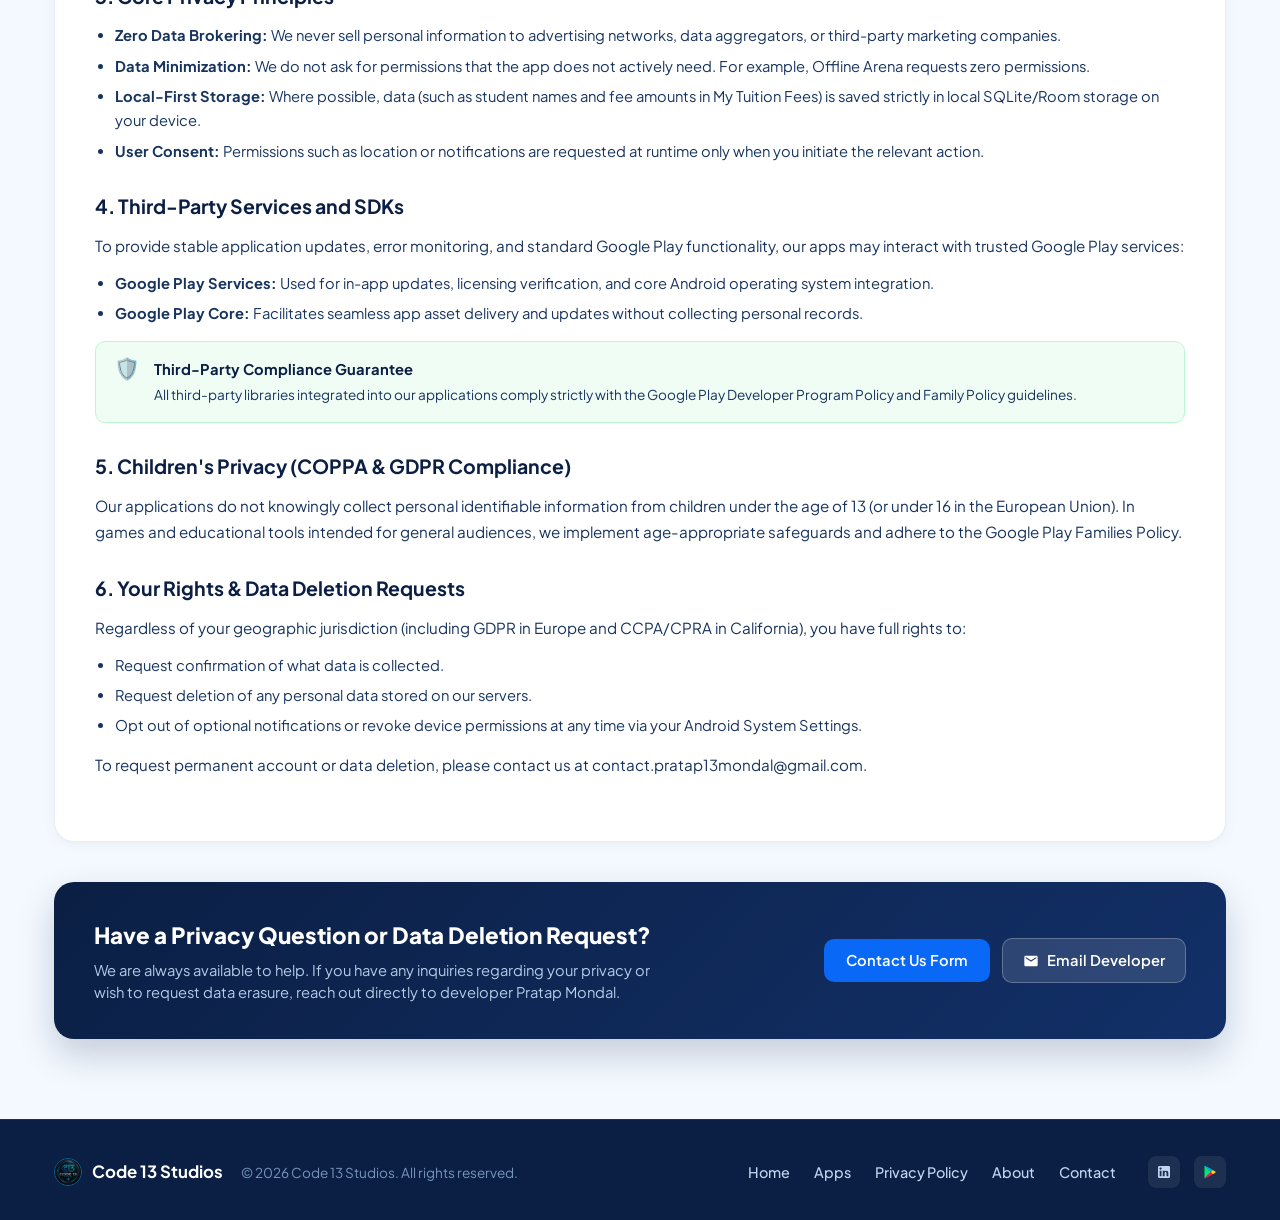
==== commit 6a19372c: "fix: update Google Play developer links to official dev ID 6355329399513045255" ====
--- a/privacy-policy/index.html
+++ b/privacy-policy/index.html
@@ -99,7 +99,7 @@
         </div>
 
         <!-- Google Play Store Button -->
-        <a href="https://play.google.com/store/apps/developer?id=Pratap+Mondal" target="_blank" rel="noopener noreferrer" class="btn-play-header" aria-label="Get Apps on Google Play">
+        <a href="https://play.google.com/store/apps/dev?id=6355329399513045255" target="_blank" rel="noopener noreferrer" class="btn-play-header" aria-label="Get Apps on Google Play">
           <svg class="play-icon-mini" viewBox="0 0 32 32" fill="none" xmlns="http://www.w3.org/2000/svg" aria-hidden="true">
             <path d="M5.3 3.6C5.1 4 5 4.5 5 5.2v21.6c0 .7.1 1.2.3 1.6l.1.1 12.1-12.1v-.3L5.3 3.6z" fill="#00E676"/>
             <path d="M21.5 20.4l-4-4v-.3l4-4 .1.1 4.7 2.7c1.3.8 1.3 2 0 2.8l-4.8 2.7z" fill="#FFD600"/>
@@ -958,7 +958,7 @@
 
             <div class="privacy-content-block">
               <h3>2. Local Storage (SQLite via Expo)</h3>
-              <p>Your level completion records (Levels 1 to 100), stars earned, remaining lives, hints count, and audio/haptic preferences are saved exclusively in a local SQLite database on your device. Clearing app storage resets this data locally without leaving any residue on external servers.</p>
+              <p>Your level completion records (Levels 1 through 500), stars earned, remaining lives, hints count, and audio/haptic preferences are saved exclusively in a local SQLite database on your device. Clearing app storage resets this data locally without leaving any residue on external servers.</p>
             </div>
 
             <div class="privacy-content-block">
@@ -1032,7 +1032,7 @@
           <a href="https://linkedin.com" target="_blank" rel="noopener noreferrer" class="footer-social-link" aria-label="LinkedIn">
             <svg viewBox="0 0 24 24"><path d="M19 3a2 2 0 0 1 2 2v14a2 2 0 0 1-2 2H5a2 2 0 0 1-2-2V5a2 2 0 0 1 2-2h14m-.5 15.5v-5.3a3.26 3.26 0 0 0-3.26-3.26c-.85 0-1.84.52-2.28 1.3v-1.11h-2.79v8.37h2.79v-4.93c0-.77.62-1.4 1.39-1.4a1.4 1.4 0 0 1 1.4 1.4v4.93h2.75M6.88 8.56a1.68 1.68 0 0 0 1.68-1.68c0-.93-.75-1.69-1.68-1.69a1.69 1.69 0 0 0-1.69 1.69c0 .93.76 1.68 1.69 1.68m1.39 9.94v-8.37H5.5v8.37h2.77z"/></svg>
           </a>
-          <a href="https://play.google.com/store/apps/developer?id=Pratap+Mondal" target="_blank" rel="noopener noreferrer" class="footer-social-link" aria-label="Google Play Developer Profile">
+          <a href="https://play.google.com/store/apps/dev?id=6355329399513045255" target="_blank" rel="noopener noreferrer" class="footer-social-link" aria-label="Google Play Developer Profile">
             <svg viewBox="0 0 32 32"><path d="M5.3 3.6C5.1 4 5 4.5 5 5.2v21.6c0 .7.1 1.2.3 1.6l.1.1 12.1-12.1v-.3L5.3 3.6z" fill="#00E676"/><path d="M21.5 20.4l-4-4v-.3l4-4 .1.1 4.7 2.7c1.3.8 1.3 2 0 2.8l-4.8 2.7z" fill="#FFD600"/><path d="M17.5 16.1L5.3 28.4c.4.4 1.1.5 2 .1l14.2-8.1-4-4.3z" fill="#FF1744"/><path d="M17.5 15.9l4-4-14.2-8.1c-.9-.5-1.6-.3-2 .1l12.2 12z" fill="#00B0FF"/></svg>
           </a>
         </div>
